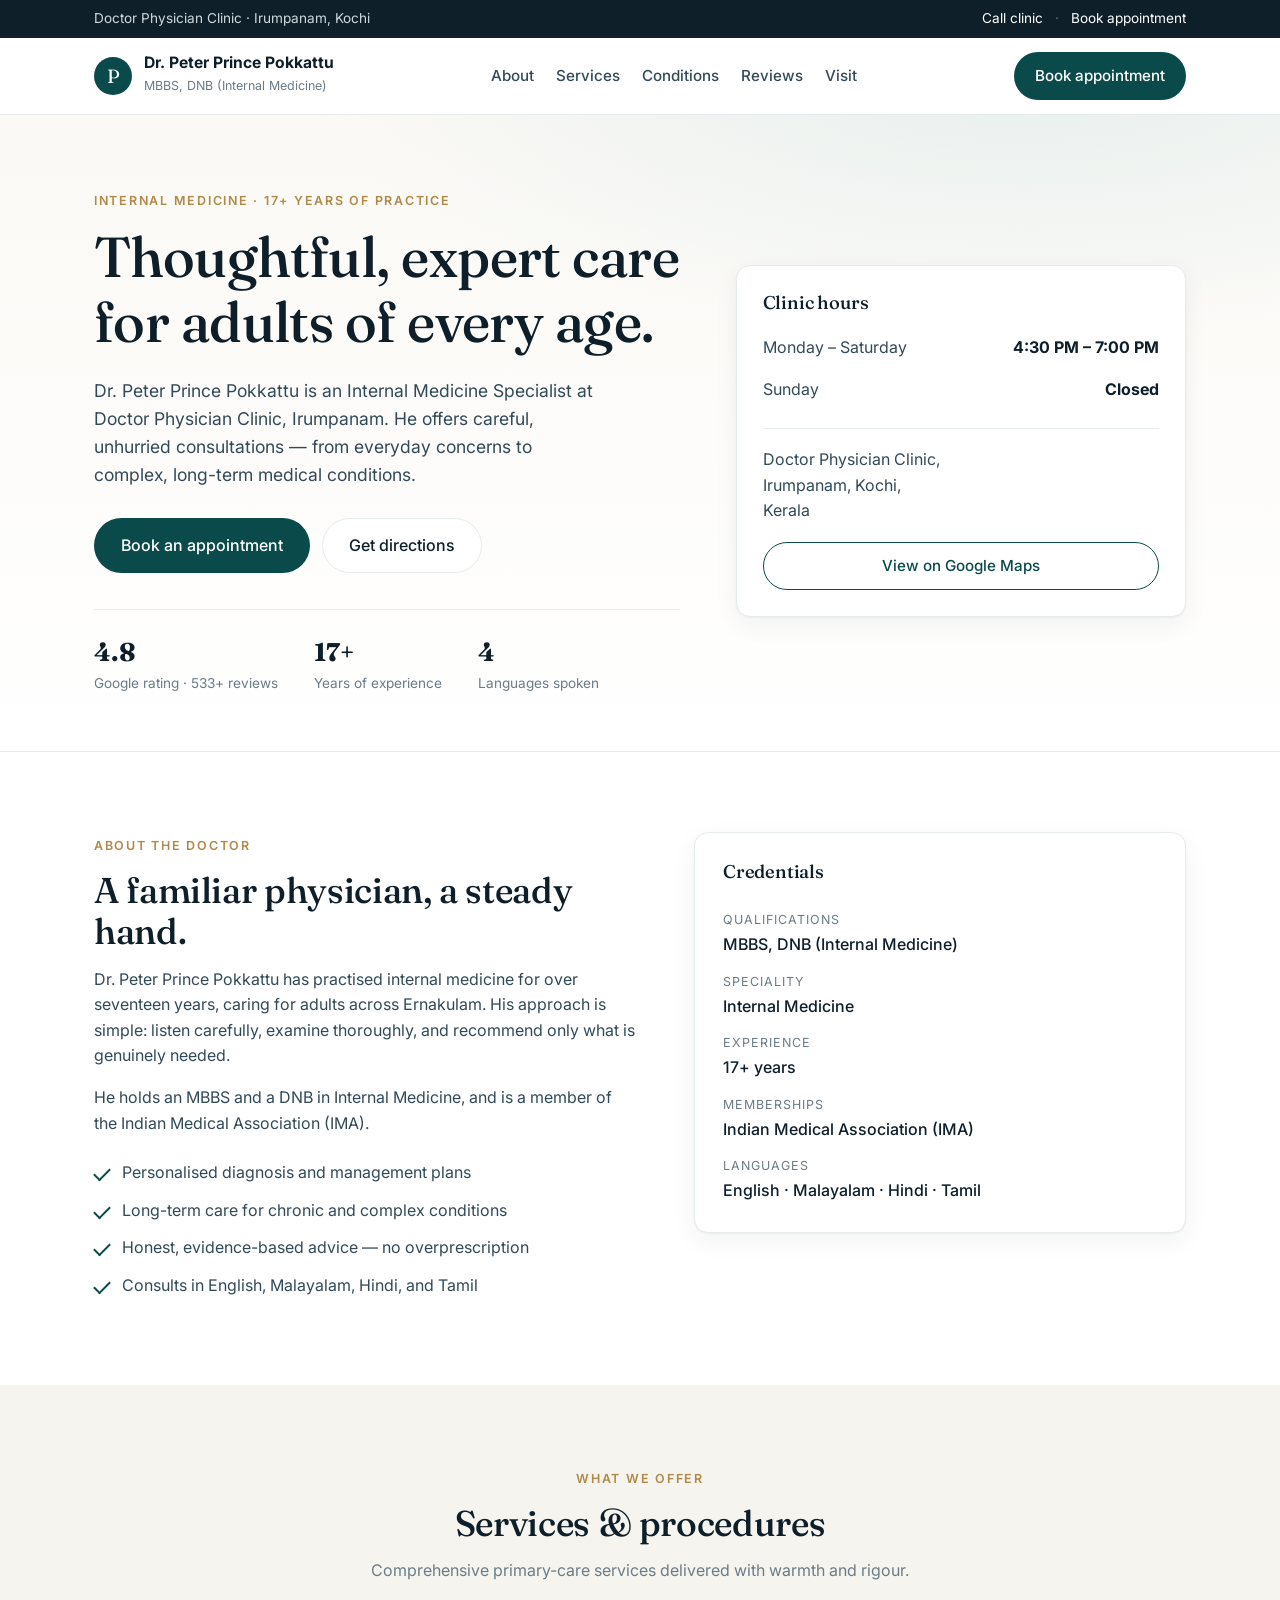
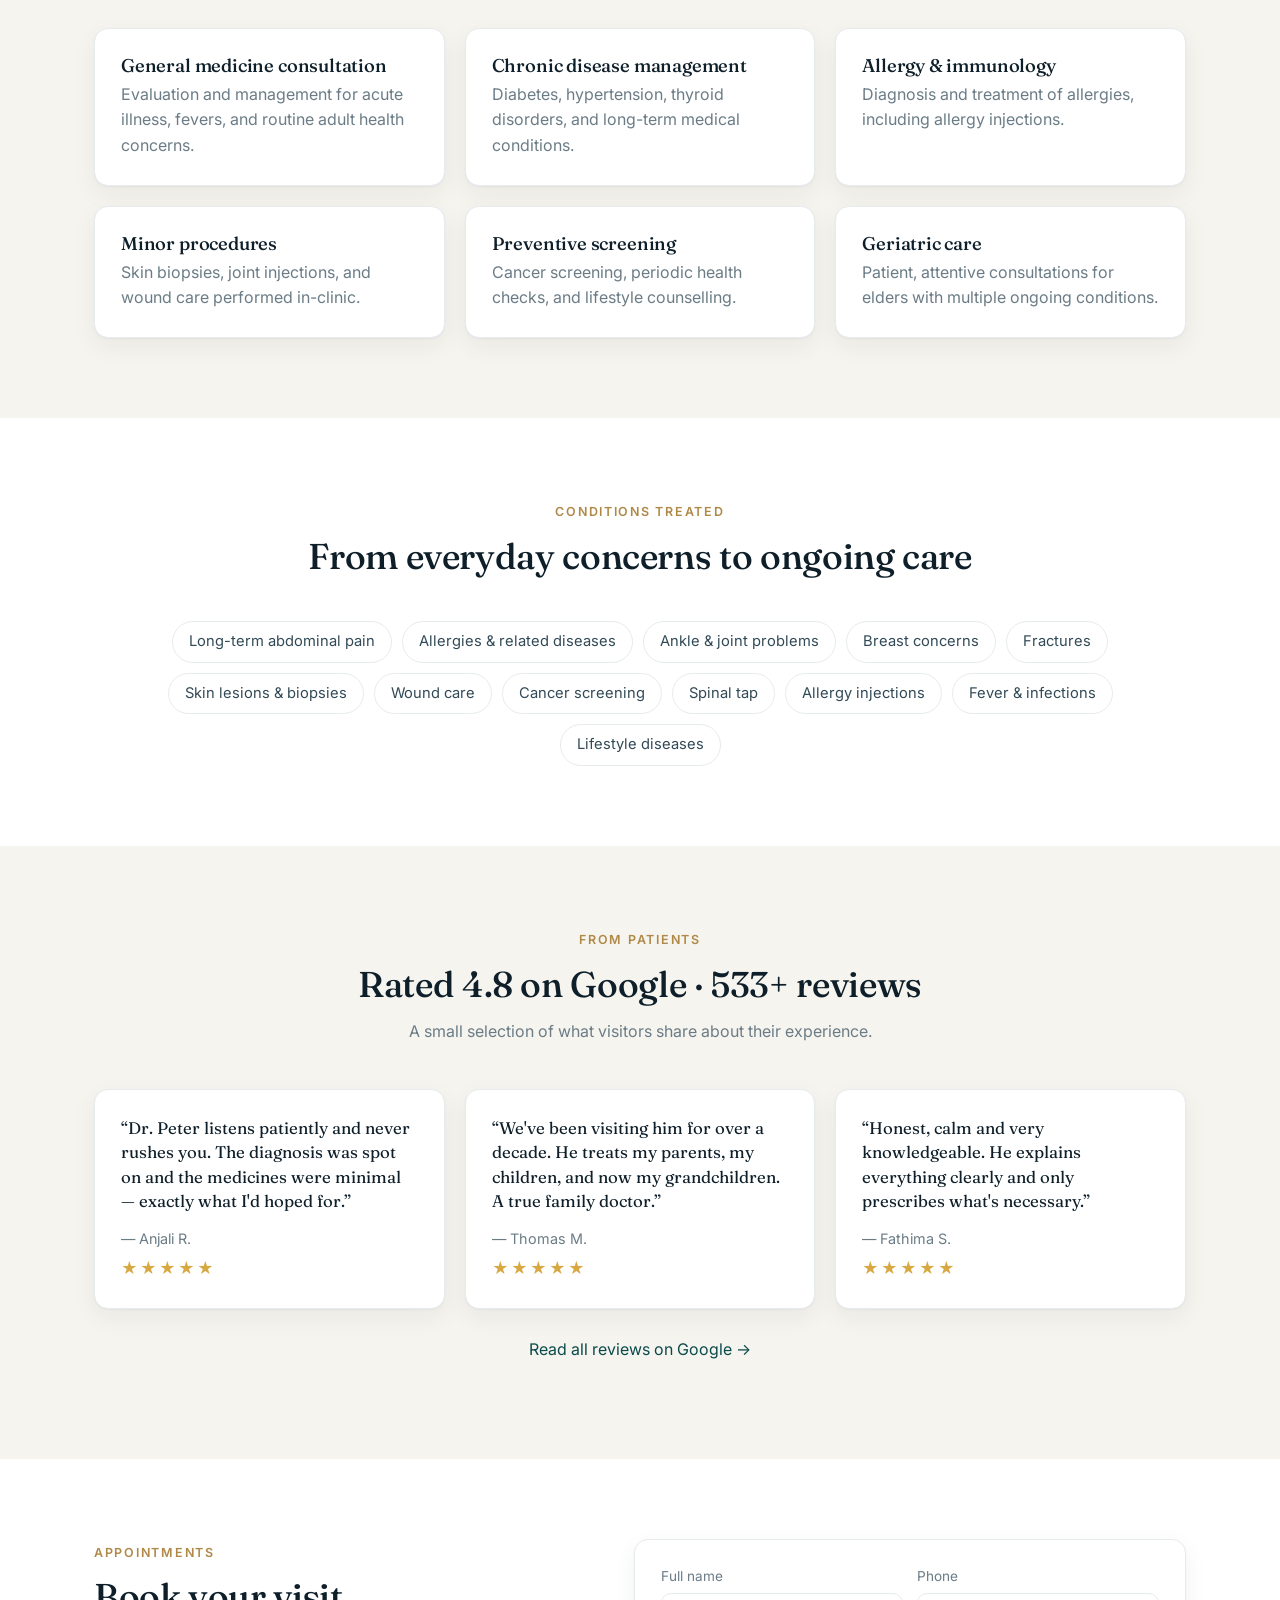
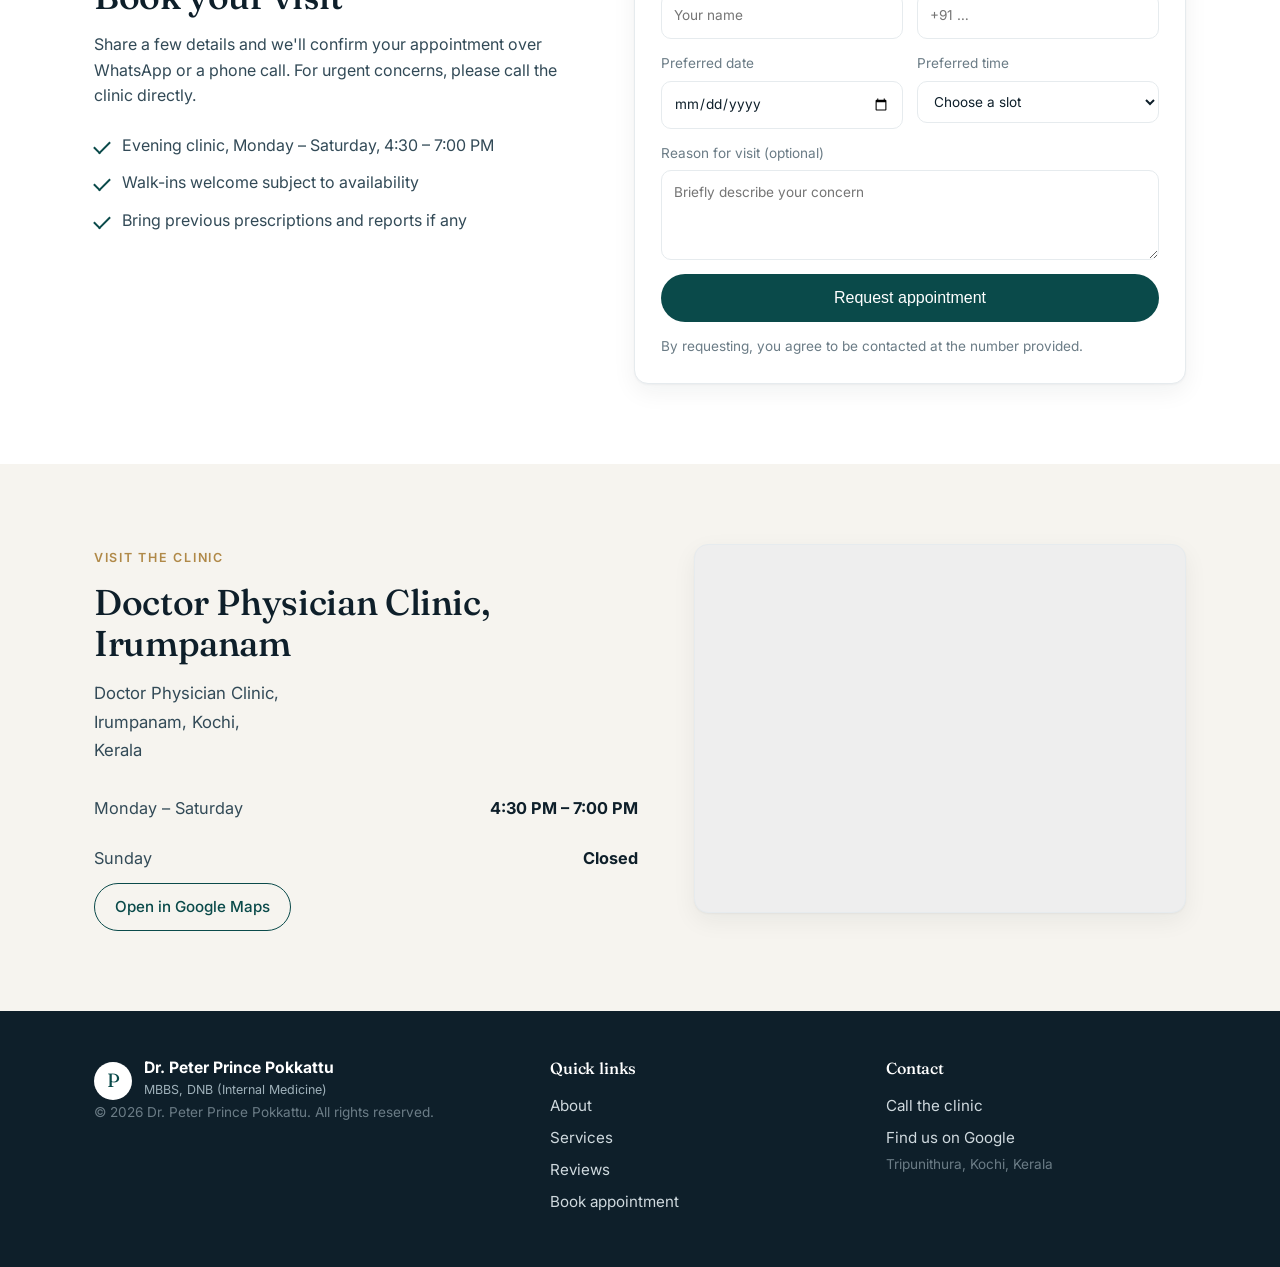
==== index.html @ d49ad037 "Initial commit" ====
<!doctype html>
<html lang="en">
<head>
<meta charset="utf-8" />
<meta name="viewport" content="width=device-width,initial-scale=1" />
<title>Dr. Peter Prince Pokkattu — Internal Medicine Specialist, Kochi</title>
<meta name="description" content="Dr. Peter Prince Pokkattu, MBBS, DNB (Internal Medicine) — Internal Medicine Specialist with 17+ years of experience. Doctor Physician Clinic, Irumpanam, Kochi." />
<link rel="preconnect" href="https://fonts.googleapis.com" />
<link rel="preconnect" href="https://fonts.gstatic.com" crossorigin />
<link href="https://fonts.googleapis.com/css2?family=Fraunces:wght@400;500;600&family=Inter:wght@400;500;600&display=swap" rel="stylesheet" />
<link rel="stylesheet" href="styles.css" />
</head>
<body>

<div class="topbar">
  <div class="container topbar-inner">
    <span>Doctor Physician Clinic · Irumpanam, Kochi</span>
    <span class="topbar-right">
      <a href="tel:+919447000000">Call clinic</a>
      <span class="dot">·</span>
      <a href="#book">Book appointment</a>
    </span>
  </div>
</div>

<header class="nav">
  <div class="container nav-inner">
    <a href="#" class="brand">
      <span class="brand-mark">P</span>
      <span class="brand-text">
        <strong>Dr. Peter Prince Pokkattu</strong>
        <small>MBBS, DNB (Internal Medicine)</small>
      </span>
    </a>
    <nav>
      <a href="#about">About</a>
      <a href="#services">Services</a>
      <a href="#conditions">Conditions</a>
      <a href="#reviews">Reviews</a>
      <a href="#visit">Visit</a>
    </nav>
    <a href="#book" class="btn btn-primary">Book appointment</a>
  </div>
</header>

<section class="hero">
  <div class="container hero-inner">
    <div class="hero-copy">
      <span class="eyebrow">Internal Medicine · 17+ years of practice</span>
      <h1>Thoughtful, expert care<br/>for adults of every age.</h1>
      <p class="lead">
        Dr. Peter Prince Pokkattu is an Internal Medicine Specialist at
        Doctor Physician Clinic, Irumpanam. He offers careful, unhurried
        consultations — from everyday concerns to complex, long-term
        medical conditions.
      </p>
      <div class="hero-ctas">
        <a href="#book" class="btn btn-primary btn-lg">Book an appointment</a>
        <a href="#visit" class="btn btn-ghost btn-lg">Get directions</a>
      </div>
      <div class="hero-meta">
        <div><strong>4.8</strong><span>Google rating · 533+ reviews</span></div>
        <div><strong>17+</strong><span>Years of experience</span></div>
        <div><strong>4</strong><span>Languages spoken</span></div>
      </div>
    </div>
    <aside class="hero-card">
      <h3>Clinic hours</h3>
      <ul class="hours">
        <li><span>Monday – Saturday</span><b>4:30 PM – 7:00 PM</b></li>
        <li><span>Sunday</span><b>Closed</b></li>
      </ul>
      <hr/>
      <p class="addr">
        Doctor Physician Clinic,<br/>
        Irumpanam, Kochi,<br/>
        Kerala
      </p>
      <a class="btn btn-outline btn-block" href="https://share.google/ayq10e8a9VhOZSIS5" target="_blank" rel="noopener">View on Google Maps</a>
    </aside>
  </div>
</section>

<section id="about" class="section">
  <div class="container two-col">
    <div>
      <span class="eyebrow">About the doctor</span>
      <h2>A familiar physician, a steady hand.</h2>
      <p>
        Dr. Peter Prince Pokkattu has practised internal medicine for over
        seventeen years, caring for adults across Ernakulam. His approach
        is simple: listen carefully, examine thoroughly, and recommend
        only what is genuinely needed.
      </p>
      <p>
        He holds an MBBS and a DNB in Internal Medicine, and is a member
        of the Indian Medical Association (IMA).
      </p>
      <ul class="checks">
        <li>Personalised diagnosis and management plans</li>
        <li>Long-term care for chronic and complex conditions</li>
        <li>Honest, evidence-based advice — no overprescription</li>
        <li>Consults in English, Malayalam, Hindi, and Tamil</li>
      </ul>
    </div>
    <div class="credentials">
      <h3>Credentials</h3>
      <dl>
        <dt>Qualifications</dt><dd>MBBS, DNB (Internal Medicine)</dd>
        <dt>Speciality</dt><dd>Internal Medicine</dd>
        <dt>Experience</dt><dd>17+ years</dd>
        <dt>Memberships</dt><dd>Indian Medical Association (IMA)</dd>
        <dt>Languages</dt><dd>English · Malayalam · Hindi · Tamil</dd>
      </dl>
    </div>
  </div>
</section>

<section id="services" class="section section-soft">
  <div class="container">
    <div class="section-head">
      <span class="eyebrow">What we offer</span>
      <h2>Services & procedures</h2>
      <p>Comprehensive primary-care services delivered with warmth and rigour.</p>
    </div>
    <div class="grid grid-3">
      <article class="card">
        <h3>General medicine consultation</h3>
        <p>Evaluation and management for acute illness, fevers, and routine adult health concerns.</p>
      </article>
      <article class="card">
        <h3>Chronic disease management</h3>
        <p>Diabetes, hypertension, thyroid disorders, and long-term medical conditions.</p>
      </article>
      <article class="card">
        <h3>Allergy & immunology</h3>
        <p>Diagnosis and treatment of allergies, including allergy injections.</p>
      </article>
      <article class="card">
        <h3>Minor procedures</h3>
        <p>Skin biopsies, joint injections, and wound care performed in-clinic.</p>
      </article>
      <article class="card">
        <h3>Preventive screening</h3>
        <p>Cancer screening, periodic health checks, and lifestyle counselling.</p>
      </article>
      <article class="card">
        <h3>Geriatric care</h3>
        <p>Patient, attentive consultations for elders with multiple ongoing conditions.</p>
      </article>
    </div>
  </div>
</section>

<section id="conditions" class="section">
  <div class="container">
    <div class="section-head">
      <span class="eyebrow">Conditions treated</span>
      <h2>From everyday concerns to ongoing care</h2>
    </div>
    <ul class="tags">
      <li>Long-term abdominal pain</li>
      <li>Allergies & related diseases</li>
      <li>Ankle & joint problems</li>
      <li>Breast concerns</li>
      <li>Fractures</li>
      <li>Skin lesions & biopsies</li>
      <li>Wound care</li>
      <li>Cancer screening</li>
      <li>Spinal tap</li>
      <li>Allergy injections</li>
      <li>Fever & infections</li>
      <li>Lifestyle diseases</li>
    </ul>
  </div>
</section>

<section id="reviews" class="section section-soft">
  <div class="container">
    <div class="section-head">
      <span class="eyebrow">From patients</span>
      <h2>Rated 4.8 on Google · 533+ reviews</h2>
      <p>A small selection of what visitors share about their experience.</p>
    </div>
    <div class="grid grid-3 reviews">
      <figure class="quote">
        <blockquote>“Dr. Peter listens patiently and never rushes you. The diagnosis was spot on and the medicines were minimal — exactly what I'd hoped for.”</blockquote>
        <figcaption>— Anjali R.</figcaption>
        <div class="stars" aria-label="5 out of 5">★★★★★</div>
      </figure>
      <figure class="quote">
        <blockquote>“We've been visiting him for over a decade. He treats my parents, my children, and now my grandchildren. A true family doctor.”</blockquote>
        <figcaption>— Thomas M.</figcaption>
        <div class="stars" aria-label="5 out of 5">★★★★★</div>
      </figure>
      <figure class="quote">
        <blockquote>“Honest, calm and very knowledgeable. He explains everything clearly and only prescribes what's necessary.”</blockquote>
        <figcaption>— Fathima S.</figcaption>
        <div class="stars" aria-label="5 out of 5">★★★★★</div>
      </figure>
    </div>
    <p class="muted center">
      <a href="https://share.google/ayq10e8a9VhOZSIS5" target="_blank" rel="noopener">Read all reviews on Google →</a>
    </p>
  </div>
</section>

<section id="book" class="section book">
  <div class="container two-col">
    <div>
      <span class="eyebrow">Appointments</span>
      <h2>Book your visit</h2>
      <p>
        Share a few details and we'll confirm your appointment over WhatsApp
        or a phone call. For urgent concerns, please call the clinic directly.
      </p>
      <ul class="checks">
        <li>Evening clinic, Monday – Saturday, 4:30 – 7:00 PM</li>
        <li>Walk-ins welcome subject to availability</li>
        <li>Bring previous prescriptions and reports if any</li>
      </ul>
    </div>
    <form class="card form" id="book-form" novalidate>
      <div class="row">
        <label>
          Full name
          <input name="name" required placeholder="Your name" />
        </label>
        <label>
          Phone
          <input name="phone" type="tel" required placeholder="+91 …" />
        </label>
      </div>
      <div class="row">
        <label>
          Preferred date
          <input name="date" type="date" required />
        </label>
        <label>
          Preferred time
          <select name="time" required>
            <option value="">Choose a slot</option>
            <option>4:30 – 5:30 PM</option>
            <option>5:30 – 6:15 PM</option>
            <option>6:15 – 7:00 PM</option>
          </select>
        </label>
      </div>
      <label>
        Reason for visit (optional)
        <textarea name="reason" rows="3" placeholder="Briefly describe your concern"></textarea>
      </label>
      <button class="btn btn-primary btn-lg btn-block" type="submit">Request appointment</button>
      <p class="muted small">By requesting, you agree to be contacted at the number provided.</p>
    </form>
  </div>
</section>

<section id="visit" class="section section-soft">
  <div class="container two-col">
    <div>
      <span class="eyebrow">Visit the clinic</span>
      <h2>Doctor Physician Clinic, Irumpanam</h2>
      <p class="addr-lg">
        Doctor Physician Clinic,<br/>
        Irumpanam, Kochi,<br/>
        Kerala
      </p>
      <ul class="hours hours-lg">
        <li><span>Monday – Saturday</span><b>4:30 PM – 7:00 PM</b></li>
        <li><span>Sunday</span><b>Closed</b></li>
      </ul>
      <a class="btn btn-outline" href="https://share.google/ayq10e8a9VhOZSIS5" target="_blank" rel="noopener">Open in Google Maps</a>
    </div>
    <div class="map">
      <iframe
        title="Clinic location map"
        loading="lazy"
        referrerpolicy="no-referrer-when-downgrade"
        src="https://www.google.com/maps?q=Doctor+Physician+Clinic+Dr+Peter+Prince+Pokkattu+Irumpanam+Kochi&output=embed">
      </iframe>
    </div>
  </div>
</section>

<footer class="footer">
  <div class="container footer-inner">
    <div>
      <div class="brand brand-footer">
        <span class="brand-mark">P</span>
        <span class="brand-text">
          <strong>Dr. Peter Prince Pokkattu</strong>
          <small>MBBS, DNB (Internal Medicine)</small>
        </span>
      </div>
      <p class="muted small">
        © <span id="year"></span> Dr. Peter Prince Pokkattu. All rights reserved.
      </p>
    </div>
    <div>
      <h4>Quick links</h4>
      <a href="#about">About</a>
      <a href="#services">Services</a>
      <a href="#reviews">Reviews</a>
      <a href="#book">Book appointment</a>
    </div>
    <div>
      <h4>Contact</h4>
      <a href="tel:+919447000000">Call the clinic</a>
      <a href="https://share.google/ayq10e8a9VhOZSIS5" target="_blank" rel="noopener">Find us on Google</a>
      <p class="muted small">Tripunithura, Kochi, Kerala</p>
    </div>
  </div>
</footer>

<script src="script.js"></script>
</body>
</html>
---- styles.css ----
:root{
  --ink:#0e1f2a;
  --ink-2:#324a57;
  --muted:#6b7c86;
  --line:#e6ebee;
  --bg:#ffffff;
  --soft:#f6f4ef;        /* warm cream */
  --accent:#0a4a4a;      /* deep teal */
  --accent-2:#0f6a63;
  --gold:#b08948;
  --shadow:0 1px 2px rgba(14,31,42,.04), 0 8px 24px rgba(14,31,42,.06);
  --radius:14px;
}

*{box-sizing:border-box}
html,body{margin:0;padding:0}
body{
  font-family:'Inter',system-ui,-apple-system,Segoe UI,Roboto,sans-serif;
  color:var(--ink);
  background:var(--bg);
  line-height:1.6;
  -webkit-font-smoothing:antialiased;
}
img{max-width:100%;display:block}
a{color:var(--accent);text-decoration:none}
a:hover{text-decoration:underline}

h1,h2,h3,h4{
  font-family:'Fraunces',Georgia,serif;
  font-weight:500;
  letter-spacing:-0.01em;
  color:var(--ink);
  margin:0 0 .4em;
  line-height:1.15;
}
h1{font-size:clamp(2.2rem,4.4vw,3.6rem)}
h2{font-size:clamp(1.7rem,2.8vw,2.4rem)}
h3{font-size:1.15rem}
p{margin:0 0 1em;color:var(--ink-2)}

.container{max-width:1140px;margin:0 auto;padding:0 24px}

/* Topbar */
.topbar{background:var(--ink);color:#cfd9de;font-size:.85rem}
.topbar-inner{display:flex;justify-content:space-between;align-items:center;padding:8px 24px}
.topbar a{color:#fff}
.topbar .dot{margin:0 .5rem;color:#56707b}

/* Nav */
.nav{
  position:sticky;top:0;z-index:30;background:rgba(255,255,255,.92);
  backdrop-filter:saturate(160%) blur(10px);
  border-bottom:1px solid var(--line);
}
.nav-inner{display:flex;align-items:center;justify-content:space-between;padding:14px 24px;gap:24px}
.nav nav{display:flex;gap:22px}
.nav nav a{color:var(--ink-2);font-weight:500;font-size:.95rem}
.nav nav a:hover{color:var(--accent);text-decoration:none}

.brand{display:flex;align-items:center;gap:12px;color:var(--ink)}
.brand:hover{text-decoration:none}
.brand-mark{
  width:38px;height:38px;border-radius:50%;
  background:var(--accent);color:#fff;
  display:grid;place-items:center;font-family:'Fraunces',serif;font-size:1.2rem;
}
.brand-text strong{display:block;font-size:.98rem;line-height:1.1}
.brand-text small{color:var(--muted);font-size:.78rem}

/* Buttons */
.btn{
  display:inline-flex;align-items:center;justify-content:center;
  padding:11px 20px;border-radius:999px;font-weight:500;
  border:1px solid transparent;cursor:pointer;font-size:.95rem;
  transition:all .2s ease;
}
.btn-lg{padding:14px 26px;font-size:1rem}
.btn-block{width:100%}
.btn-primary{background:var(--accent);color:#fff}
.btn-primary:hover{background:var(--accent-2);text-decoration:none}
.btn-outline{border-color:var(--accent);color:var(--accent);background:transparent}
.btn-outline:hover{background:var(--accent);color:#fff;text-decoration:none}
.btn-ghost{color:var(--ink);border-color:var(--line);background:#fff}
.btn-ghost:hover{border-color:var(--ink);text-decoration:none}

/* Hero */
.hero{
  background:
    radial-gradient(1200px 500px at 80% -10%, #e7efee 0%, transparent 60%),
    linear-gradient(180deg,#fbf9f5 0%,#ffffff 100%);
  padding:72px 0 56px;
  border-bottom:1px solid var(--line);
}
.hero-inner{display:grid;grid-template-columns:1.3fr 1fr;gap:56px;align-items:center}
.eyebrow{
  display:inline-block;font-size:.78rem;letter-spacing:.14em;
  text-transform:uppercase;color:var(--gold);font-weight:600;margin-bottom:14px;
}
.lead{font-size:1.1rem;max-width:46ch}
.hero-ctas{display:flex;gap:12px;margin:28px 0 36px;flex-wrap:wrap}
.hero-meta{display:flex;gap:36px;border-top:1px solid var(--line);padding-top:22px}
.hero-meta div{display:flex;flex-direction:column}
.hero-meta strong{font-family:'Fraunces',serif;font-size:1.6rem;color:var(--ink)}
.hero-meta span{color:var(--muted);font-size:.85rem}

.hero-card{
  background:#fff;border:1px solid var(--line);border-radius:var(--radius);
  padding:26px;box-shadow:var(--shadow);
}
.hero-card h3{margin-bottom:14px}
.hero-card hr{border:0;border-top:1px solid var(--line);margin:18px 0}
.hours{list-style:none;padding:0;margin:0}
.hours li{display:flex;justify-content:space-between;padding:8px 0;color:var(--ink-2)}
.hours li b{color:var(--ink)}
.hours-lg li{padding:12px 0;font-size:1.02rem}
.addr,.addr-lg{color:var(--ink-2);margin:0 0 18px}
.addr-lg{font-size:1.05rem;line-height:1.7}

/* Sections */
.section{padding:80px 0}
.section-soft{background:var(--soft)}
.section-head{max-width:680px;margin:0 auto 44px;text-align:center}
.section-head p{color:var(--muted)}
.two-col{display:grid;grid-template-columns:1.05fr .95fr;gap:56px;align-items:start}

.checks{list-style:none;padding:0;margin:18px 0 0}
.checks li{padding:6px 0 6px 28px;position:relative;color:var(--ink-2)}
.checks li:before{
  content:"";position:absolute;left:0;top:14px;width:14px;height:7px;
  border-left:2px solid var(--accent);border-bottom:2px solid var(--accent);
  transform:rotate(-45deg);
}

.credentials{
  background:#fff;border:1px solid var(--line);border-radius:var(--radius);
  padding:28px;box-shadow:var(--shadow);
}
.credentials h3{margin-bottom:14px}
.credentials dl{margin:0;display:grid;grid-template-columns:1fr;gap:0}
.credentials dt{font-size:.78rem;letter-spacing:.08em;text-transform:uppercase;color:var(--muted);margin-top:14px}
.credentials dd{margin:2px 0 0;color:var(--ink);font-weight:500}

/* Cards & grid */
.grid{display:grid;gap:20px}
.grid-3{grid-template-columns:repeat(3,1fr)}
.card{
  background:#fff;border:1px solid var(--line);border-radius:var(--radius);
  padding:26px;box-shadow:var(--shadow);
}
.card h3{margin-bottom:6px}
.card p{margin:0;color:var(--muted)}

/* Tags */
.tags{list-style:none;padding:0;margin:0;display:flex;flex-wrap:wrap;gap:10px;justify-content:center}
.tags li{
  background:#fff;border:1px solid var(--line);border-radius:999px;
  padding:8px 16px;color:var(--ink-2);font-size:.92rem;
}

/* Reviews */
.reviews .quote{
  background:#fff;border:1px solid var(--line);border-radius:var(--radius);
  padding:26px;margin:0;box-shadow:var(--shadow);
}
.reviews blockquote{margin:0;font-family:'Fraunces',serif;font-size:1.05rem;color:var(--ink);line-height:1.45}
.reviews figcaption{margin-top:14px;color:var(--muted);font-size:.9rem}
.stars{color:#d8a942;margin-top:6px;letter-spacing:2px}
.center{text-align:center;margin-top:28px}
.muted{color:var(--muted)}
.small{font-size:.85rem}

/* Form */
.form{display:flex;flex-direction:column;gap:14px}
.form .row{display:grid;grid-template-columns:1fr 1fr;gap:14px}
.form label{display:flex;flex-direction:column;font-size:.85rem;color:var(--muted);gap:6px}
.form input,.form select,.form textarea{
  font:inherit;color:var(--ink);
  border:1px solid var(--line);border-radius:10px;
  padding:11px 12px;background:#fff;outline:none;
  transition:border .15s ease, box-shadow .15s ease;
}
.form input:focus,.form select:focus,.form textarea:focus{
  border-color:var(--accent);box-shadow:0 0 0 3px rgba(10,74,74,.12)
}

/* Map */
.map{
  border-radius:var(--radius);overflow:hidden;
  border:1px solid var(--line);box-shadow:var(--shadow);
  aspect-ratio:4/3;background:#eee;
}
.map iframe{width:100%;height:100%;border:0;display:block}

/* Footer */
.footer{background:var(--ink);color:#cfd9de;padding:48px 0}
.footer-inner{display:grid;grid-template-columns:1.4fr 1fr 1fr;gap:36px}
.footer h4{color:#fff;margin-bottom:12px;font-size:1rem}
.footer a{display:block;color:#cfd9de;padding:4px 0;font-size:.95rem}
.footer a:hover{color:#fff}
.brand-footer .brand-mark{background:#fff;color:var(--accent)}
.brand-footer strong{color:#fff}
.brand-footer small{color:#9fb1ba}

/* Responsive */
@media (max-width:900px){
  .hero-inner,.two-col{grid-template-columns:1fr;gap:36px}
  .grid-3{grid-template-columns:1fr 1fr}
  .nav nav{display:none}
  .footer-inner{grid-template-columns:1fr 1fr}
  .hero-meta{gap:24px;flex-wrap:wrap}
}
@media (max-width:560px){
  .grid-3{grid-template-columns:1fr}
  .form .row{grid-template-columns:1fr}
  .footer-inner{grid-template-columns:1fr}
  .section{padding:56px 0}
  .hero{padding:48px 0}
}
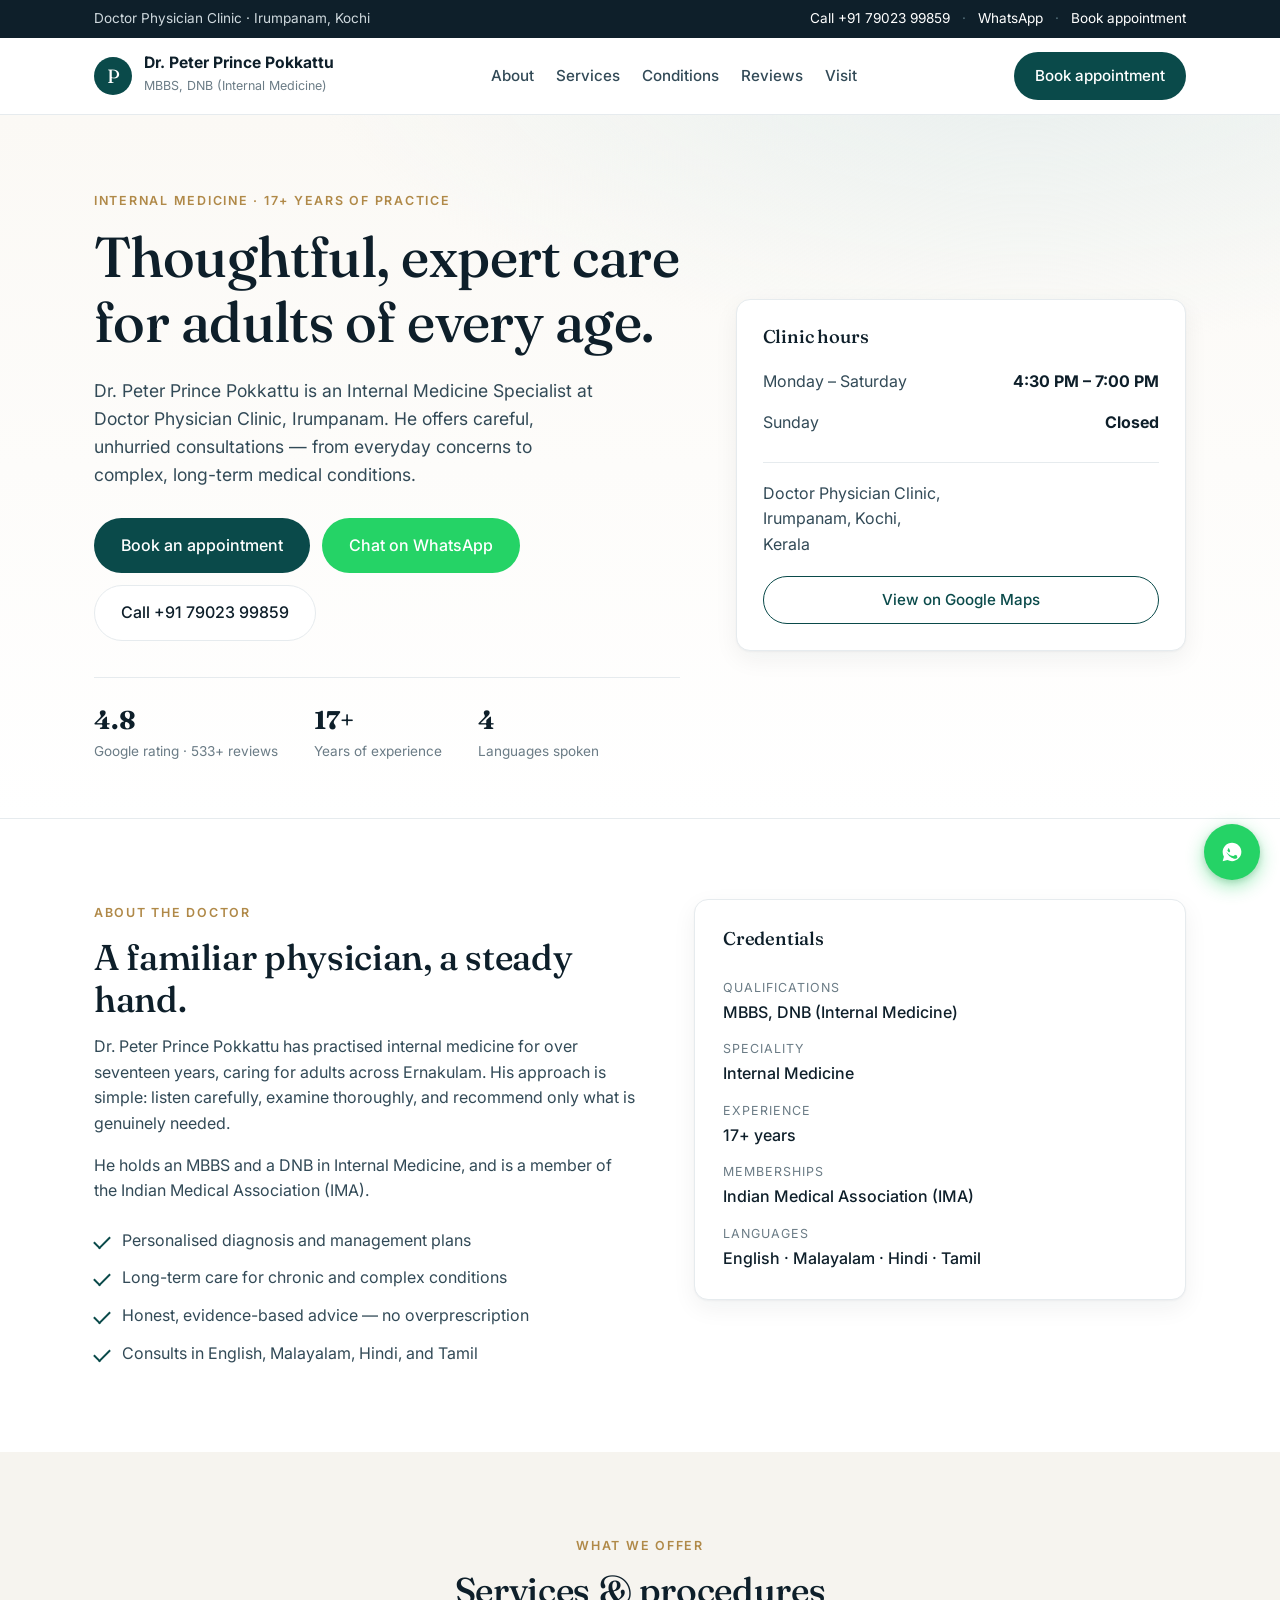
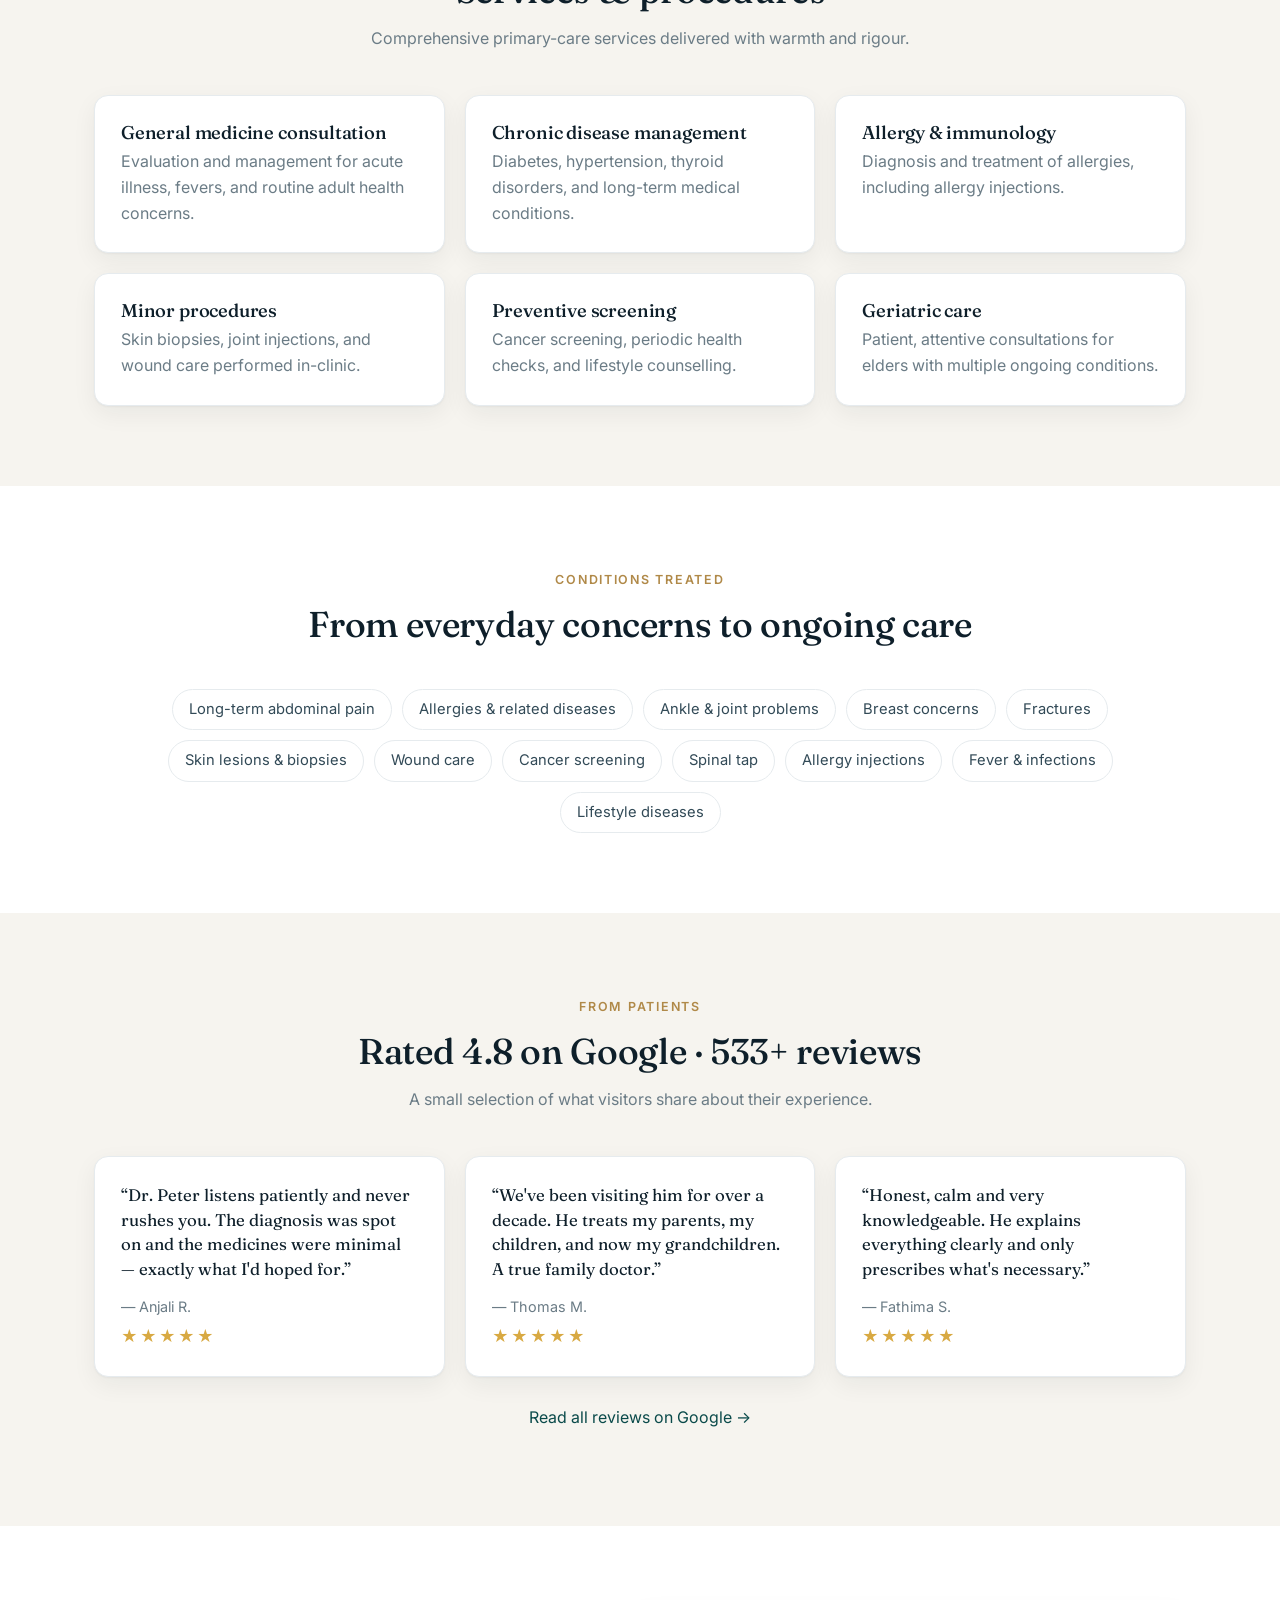
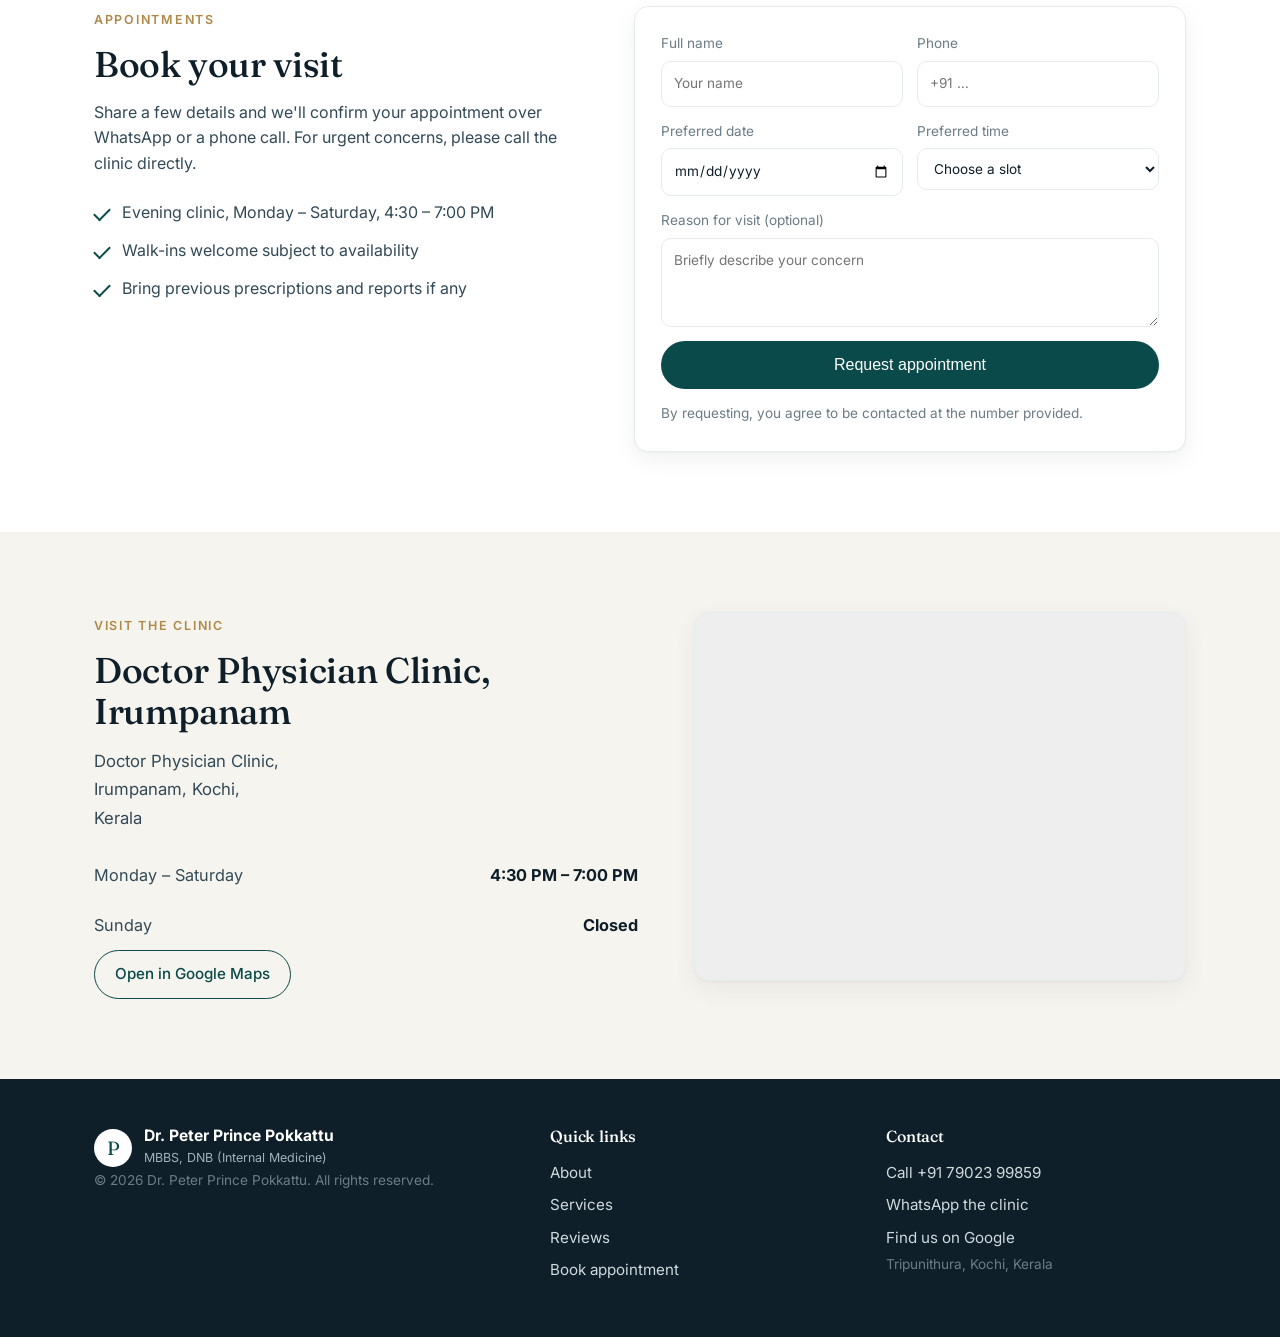
==== commit c129ddc9: "Add WhatsApp + phone CTAs with prefilled appointment template" ====
--- a/index.html
+++ b/index.html
@@ -16,7 +16,9 @@
   <div class="container topbar-inner">
     <span>Doctor Physician Clinic · Irumpanam, Kochi</span>
     <span class="topbar-right">
-      <a href="tel:+919447000000">Call clinic</a>
+      <a href="tel:+917902399859">Call +91 79023 99859</a>
+      <span class="dot">·</span>
+      <a href="https://wa.me/917902399859?text=Hello%20Dr.%20Peter%2C%20I%27d%20like%20to%20book%20a%20consultation." target="_blank" rel="noopener">WhatsApp</a>
       <span class="dot">·</span>
       <a href="#book">Book appointment</a>
     </span>
@@ -56,7 +58,8 @@
       </p>
       <div class="hero-ctas">
         <a href="#book" class="btn btn-primary btn-lg">Book an appointment</a>
-        <a href="#visit" class="btn btn-ghost btn-lg">Get directions</a>
+        <a href="https://wa.me/917902399859?text=Hello%20Dr.%20Peter%2C%20I%27d%20like%20to%20book%20a%20consultation." target="_blank" rel="noopener" class="btn btn-whatsapp btn-lg">Chat on WhatsApp</a>
+        <a href="tel:+917902399859" class="btn btn-ghost btn-lg">Call +91 79023 99859</a>
       </div>
       <div class="hero-meta">
         <div><strong>4.8</strong><span>Google rating · 533+ reviews</span></div>
@@ -306,12 +309,20 @@
     </div>
     <div>
       <h4>Contact</h4>
-      <a href="tel:+919447000000">Call the clinic</a>
+      <a href="tel:+917902399859">Call +91 79023 99859</a>
+      <a href="https://wa.me/917902399859?text=Hello%20Dr.%20Peter%2C%20I%27d%20like%20to%20book%20a%20consultation." target="_blank" rel="noopener">WhatsApp the clinic</a>
       <a href="https://share.google/ayq10e8a9VhOZSIS5" target="_blank" rel="noopener">Find us on Google</a>
       <p class="muted small">Tripunithura, Kochi, Kerala</p>
     </div>
   </div>
 </footer>
+
+<a href="https://wa.me/917902399859?text=Hello%20Dr.%20Peter%2C%20I%27d%20like%20to%20book%20a%20consultation.%0A%0AName%3A%20%0AAge%3A%20%0AConcern%2FIllness%3A%20%0APreferred%20date%3A%20%0APreferred%20time%3A%20"
+   class="wa-fab" target="_blank" rel="noopener" aria-label="Chat with the clinic on WhatsApp">
+  <svg viewBox="0 0 32 32" width="28" height="28" aria-hidden="true">
+    <path fill="#fff" d="M19.11 17.36c-.3-.15-1.76-.87-2.03-.97-.27-.1-.47-.15-.66.15-.2.3-.76.97-.93 1.17-.17.2-.34.22-.64.07-.3-.15-1.27-.47-2.42-1.49-.9-.8-1.5-1.79-1.67-2.09-.17-.3-.02-.46.13-.61.13-.13.3-.34.45-.51.15-.17.2-.3.3-.5.1-.2.05-.37-.02-.52-.07-.15-.66-1.59-.9-2.18-.24-.57-.48-.5-.66-.51l-.56-.01c-.2 0-.52.07-.79.37-.27.3-1.03 1.01-1.03 2.46 0 1.45 1.06 2.85 1.21 3.05.15.2 2.08 3.18 5.04 4.46.7.3 1.25.48 1.67.62.7.22 1.34.19 1.84.12.56-.08 1.76-.72 2-1.41.25-.7.25-1.29.18-1.41-.07-.12-.27-.2-.57-.34zM16.02 5.33c-5.9 0-10.7 4.8-10.7 10.7 0 1.88.49 3.72 1.43 5.34L5.33 26.67l5.5-1.43c1.56.85 3.32 1.3 5.18 1.3h.01c5.9 0 10.7-4.8 10.7-10.7s-4.8-10.5-10.7-10.5zm6.21 16.92c-.27.74-1.55 1.42-2.16 1.51-.55.08-1.24.12-2.01-.13-.46-.15-1.06-.34-1.82-.67-3.21-1.39-5.31-4.62-5.47-4.83-.16-.21-1.32-1.75-1.32-3.34 0-1.59.84-2.37 1.13-2.69.3-.32.65-.4.87-.4l.62.01c.2 0 .47-.08.73.55.28.66.94 2.27 1.02 2.43.08.16.13.34.03.55-.1.21-.16.34-.31.52-.16.18-.33.4-.47.54-.16.16-.32.33-.14.65.18.32.81 1.34 1.74 2.17 1.2 1.07 2.21 1.4 2.53 1.56.32.16.51.13.7-.08.18-.21.8-.93.99-1.25.18-.32.37-.27.62-.16.25.11 1.6.75 1.87.89.27.13.45.2.51.31.07.11.07.66-.16 1.36z"/>
+  </svg>
+</a>
 
 <script src="script.js"></script>
 </body>
--- a/styles.css
+++ b/styles.css
@@ -82,6 +82,18 @@
 .btn-outline:hover{background:var(--accent);color:#fff;text-decoration:none}
 .btn-ghost{color:var(--ink);border-color:var(--line);background:#fff}
 .btn-ghost:hover{border-color:var(--ink);text-decoration:none}
+.btn-whatsapp{background:#25D366;color:#fff}
+.btn-whatsapp:hover{background:#1ebe57;text-decoration:none;color:#fff}
+
+/* Floating WhatsApp action */
+.wa-fab{
+  position:fixed;right:20px;bottom:20px;z-index:50;
+  width:56px;height:56px;border-radius:50%;
+  background:#25D366;display:grid;place-items:center;
+  box-shadow:0 6px 18px rgba(37,211,102,.45),0 2px 6px rgba(0,0,0,.15);
+  transition:transform .2s ease, box-shadow .2s ease;
+}
+.wa-fab:hover{transform:scale(1.06);text-decoration:none;box-shadow:0 8px 22px rgba(37,211,102,.55)}
 
 /* Hero */
 .hero{
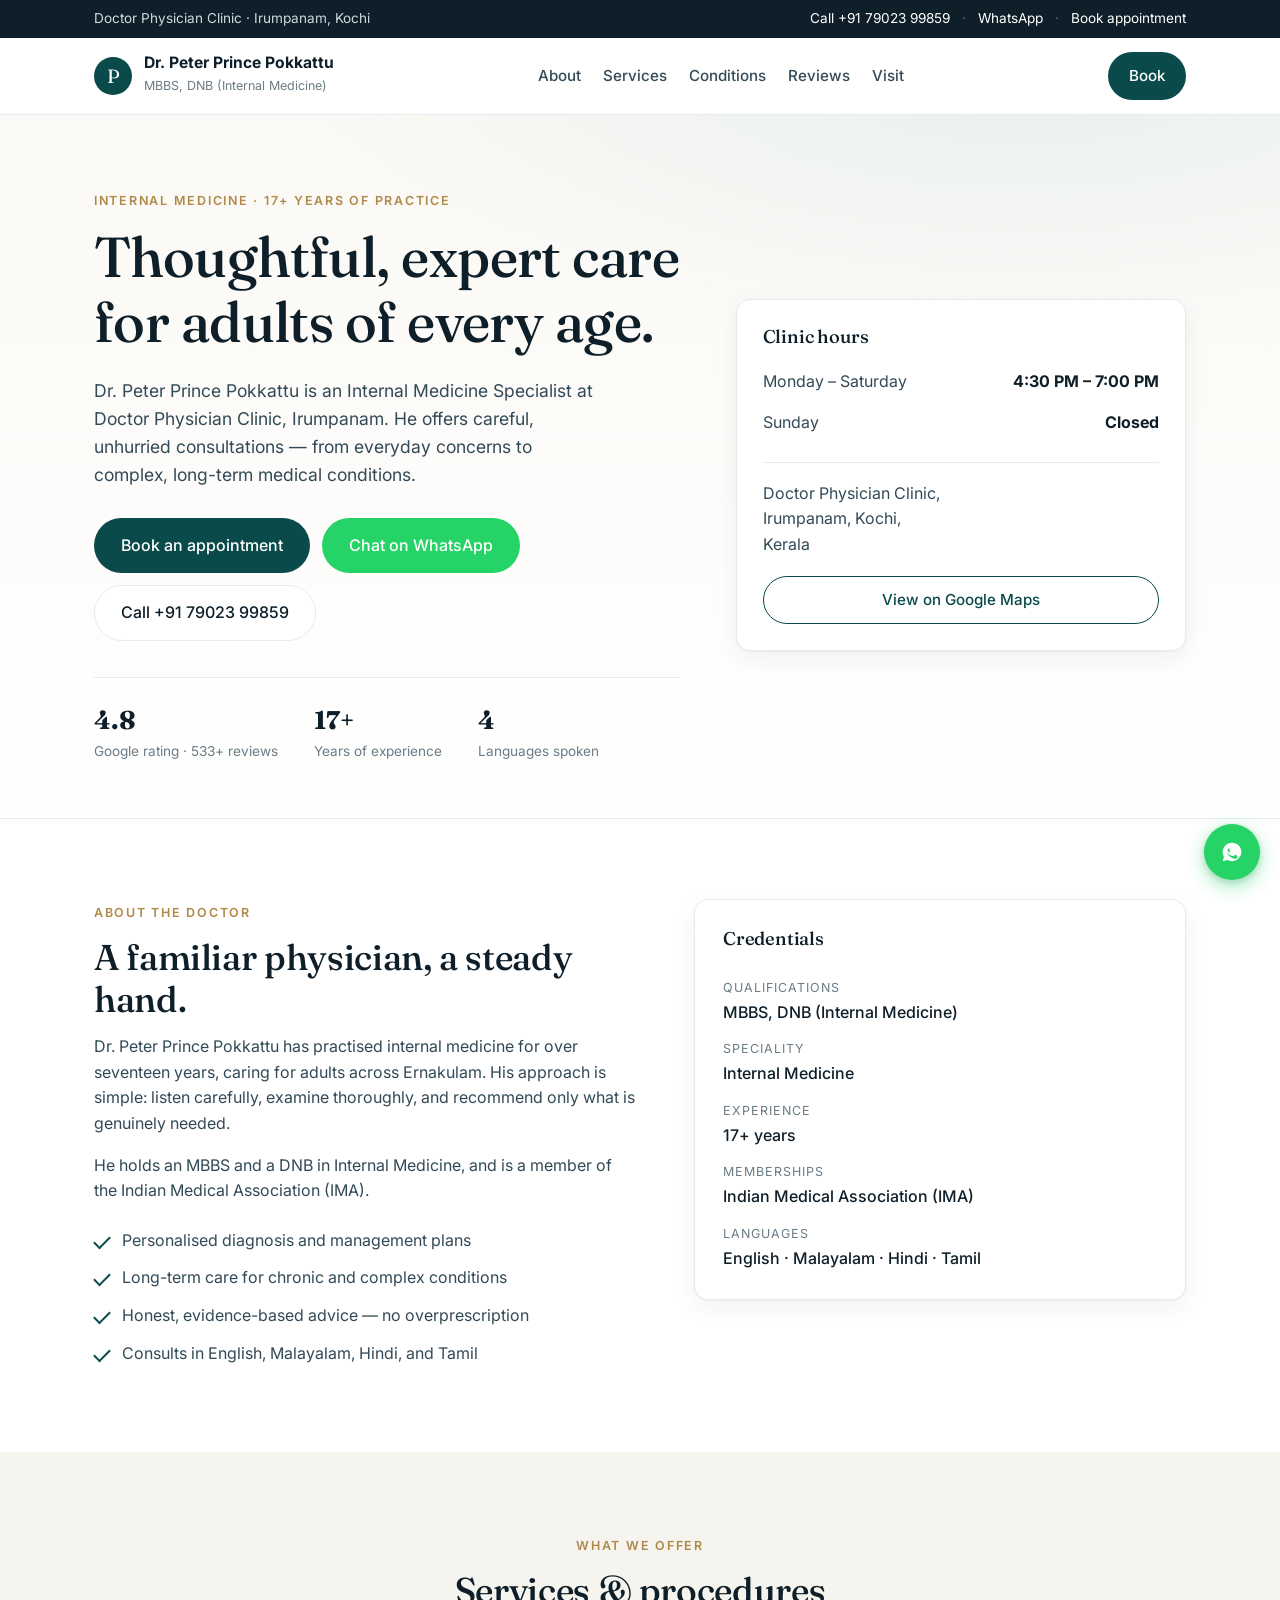
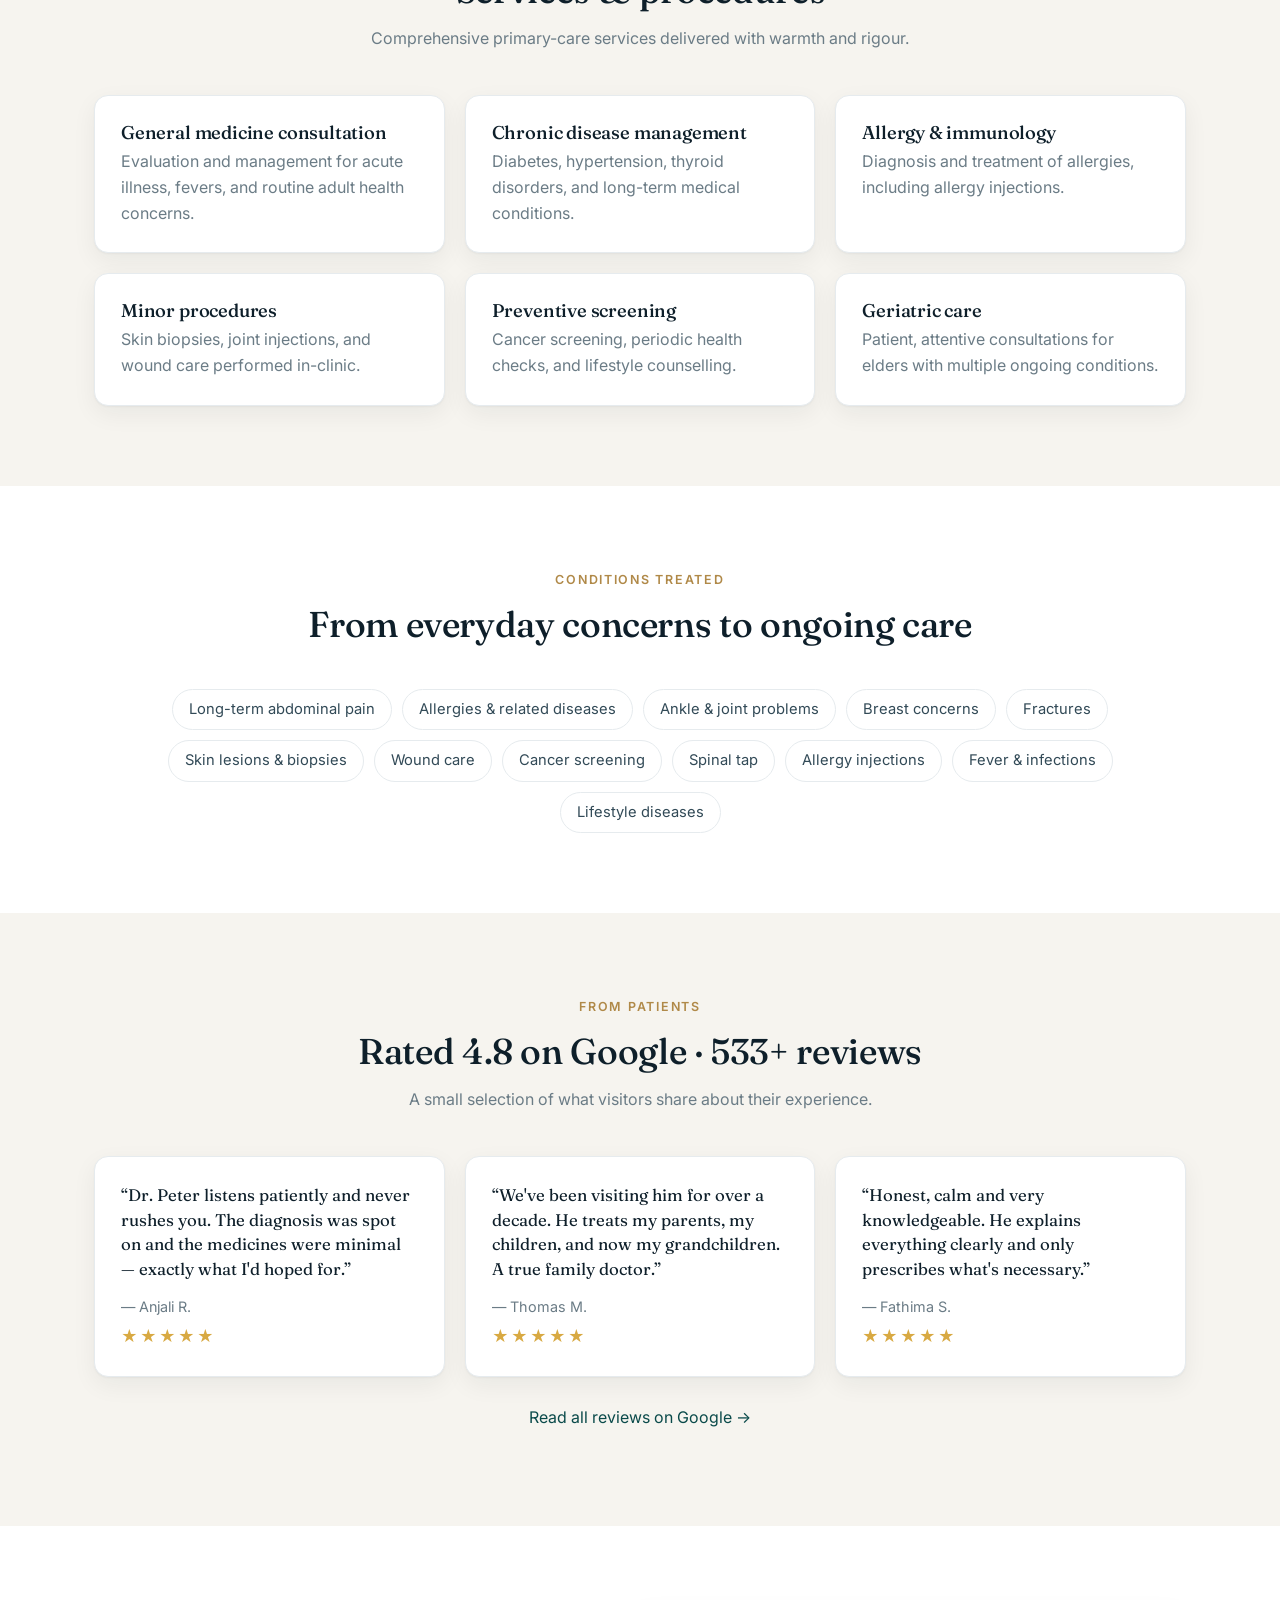
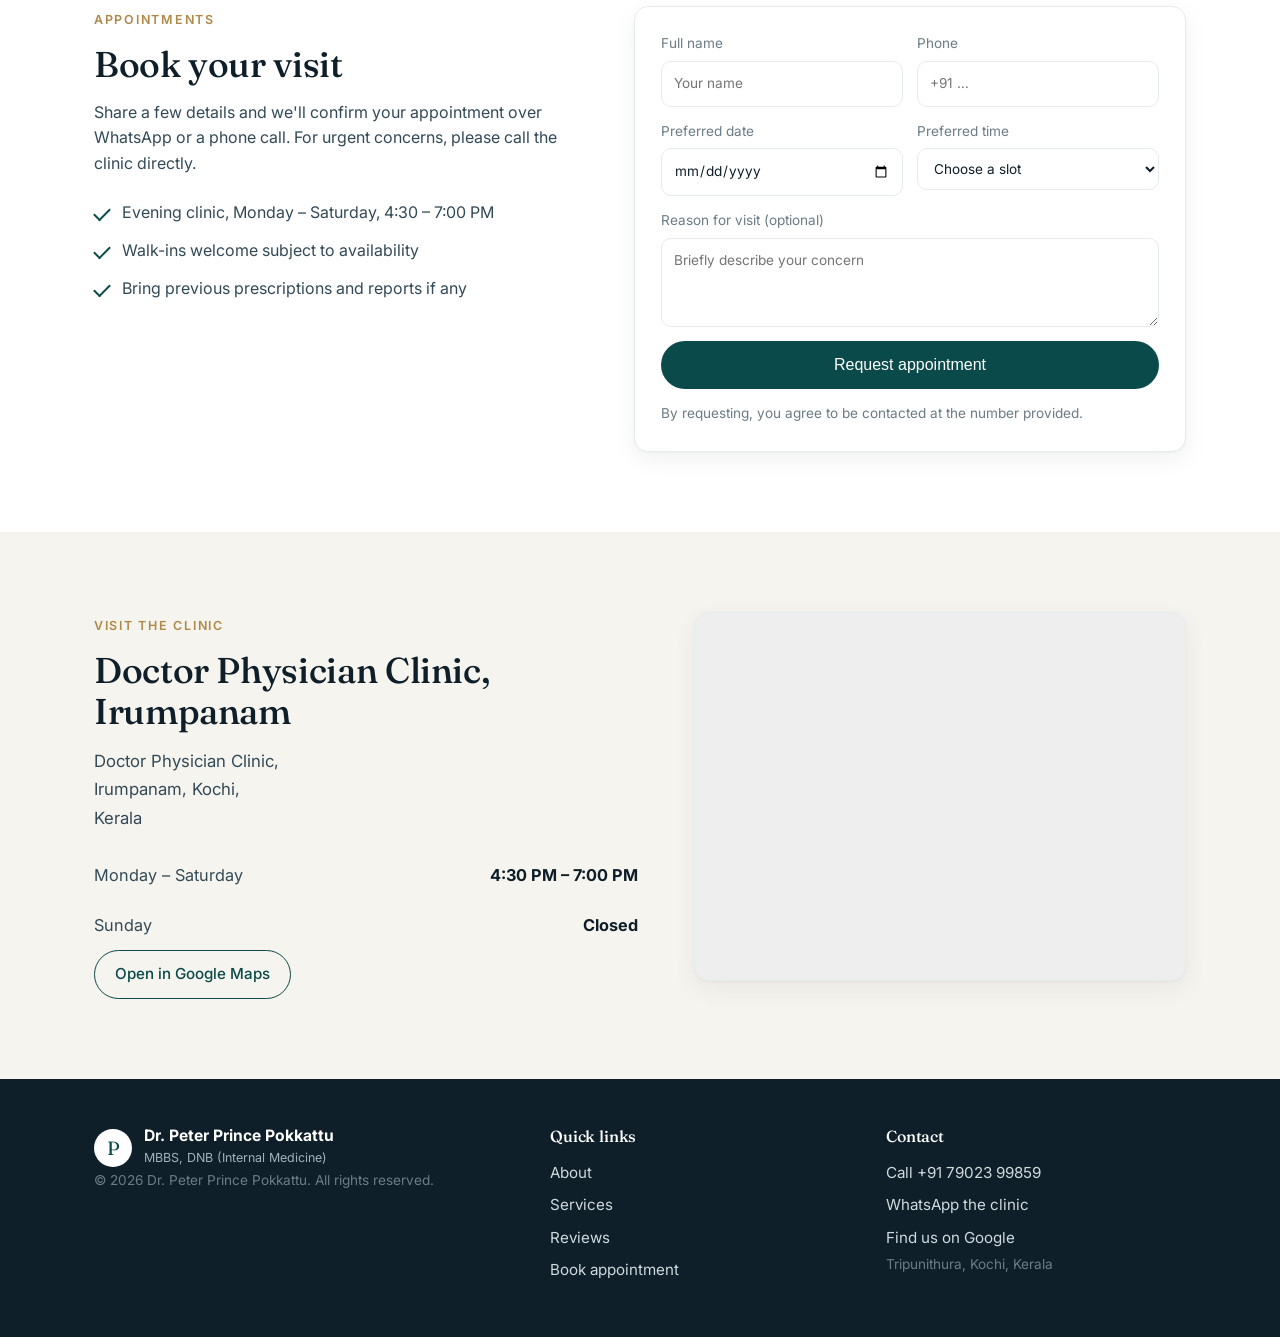
==== commit 0b712776: "Mobile: hamburger menu, tidy topbar, tighter spacing" ====
--- a/index.html
+++ b/index.html
@@ -34,14 +34,17 @@
         <small>MBBS, DNB (Internal Medicine)</small>
       </span>
     </a>
-    <nav>
+    <nav id="primary-nav">
       <a href="#about">About</a>
       <a href="#services">Services</a>
       <a href="#conditions">Conditions</a>
       <a href="#reviews">Reviews</a>
       <a href="#visit">Visit</a>
     </nav>
-    <a href="#book" class="btn btn-primary">Book appointment</a>
+    <a href="#book" class="btn btn-primary nav-cta">Book</a>
+    <button class="nav-toggle" id="nav-toggle" aria-label="Open menu" aria-expanded="false" aria-controls="primary-nav">
+      <span></span><span></span><span></span>
+    </button>
   </div>
 </header>
 
--- a/styles.css
+++ b/styles.css
@@ -57,6 +57,20 @@
 .nav nav a{color:var(--ink-2);font-weight:500;font-size:.95rem}
 .nav nav a:hover{color:var(--accent);text-decoration:none}
 
+/* Hamburger toggle (hidden on desktop) */
+.nav-toggle{
+  display:none;background:transparent;border:0;cursor:pointer;
+  width:42px;height:42px;padding:0;flex-direction:column;
+  justify-content:center;align-items:center;gap:5px;
+}
+.nav-toggle span{
+  display:block;width:22px;height:2px;background:var(--ink);
+  border-radius:2px;transition:transform .25s ease, opacity .2s ease;
+}
+.nav-toggle[aria-expanded="true"] span:nth-child(1){transform:translateY(7px) rotate(45deg)}
+.nav-toggle[aria-expanded="true"] span:nth-child(2){opacity:0}
+.nav-toggle[aria-expanded="true"] span:nth-child(3){transform:translateY(-7px) rotate(-45deg)}
+
 .brand{display:flex;align-items:center;gap:12px;color:var(--ink)}
 .brand:hover{text-decoration:none}
 .brand-mark{
@@ -217,9 +231,30 @@
 @media (max-width:900px){
   .hero-inner,.two-col{grid-template-columns:1fr;gap:36px}
   .grid-3{grid-template-columns:1fr 1fr}
-  .nav nav{display:none}
   .footer-inner{grid-template-columns:1fr 1fr}
   .hero-meta{gap:24px;flex-wrap:wrap}
+
+  /* Mobile nav: collapse links into a panel that opens via hamburger */
+  .nav-toggle{display:inline-flex}
+  .nav-inner{gap:12px}
+  .nav nav{
+    position:absolute;top:100%;left:0;right:0;
+    flex-direction:column;gap:0;
+    background:#fff;border-bottom:1px solid var(--line);
+    box-shadow:0 10px 24px rgba(14,31,42,.08);
+    padding:8px 0;
+    transform-origin:top;transform:scaleY(0);opacity:0;
+    transition:transform .22s ease, opacity .18s ease;
+    pointer-events:none;
+  }
+  .nav nav.open{transform:scaleY(1);opacity:1;pointer-events:auto}
+  .nav nav a{padding:14px 24px;border-top:1px solid var(--line);font-size:1rem}
+  .nav nav a:first-child{border-top:0}
+  .nav-cta{padding:9px 14px;font-size:.9rem}
+
+  /* Topbar: hide the address on tablets/phones, keep contact links */
+  .topbar-inner > span:first-child{display:none}
+  .topbar-inner{justify-content:center}
 }
 @media (max-width:560px){
   .grid-3{grid-template-columns:1fr}
@@ -227,4 +262,16 @@
   .footer-inner{grid-template-columns:1fr}
   .section{padding:56px 0}
   .hero{padding:48px 0}
-}
+
+  /* Tighter topbar on small phones */
+  .topbar{font-size:.78rem}
+  .topbar-inner{padding:8px 16px;flex-wrap:wrap;gap:4px 8px}
+  .topbar .dot{margin:0 .35rem}
+
+  /* Make sure FAB doesn't sit over the submit button */
+  .wa-fab{right:16px;bottom:16px;width:52px;height:52px}
+
+  .brand-text small{display:none}
+  .nav-inner{padding:12px 16px}
+  .container{padding:0 16px}
+}
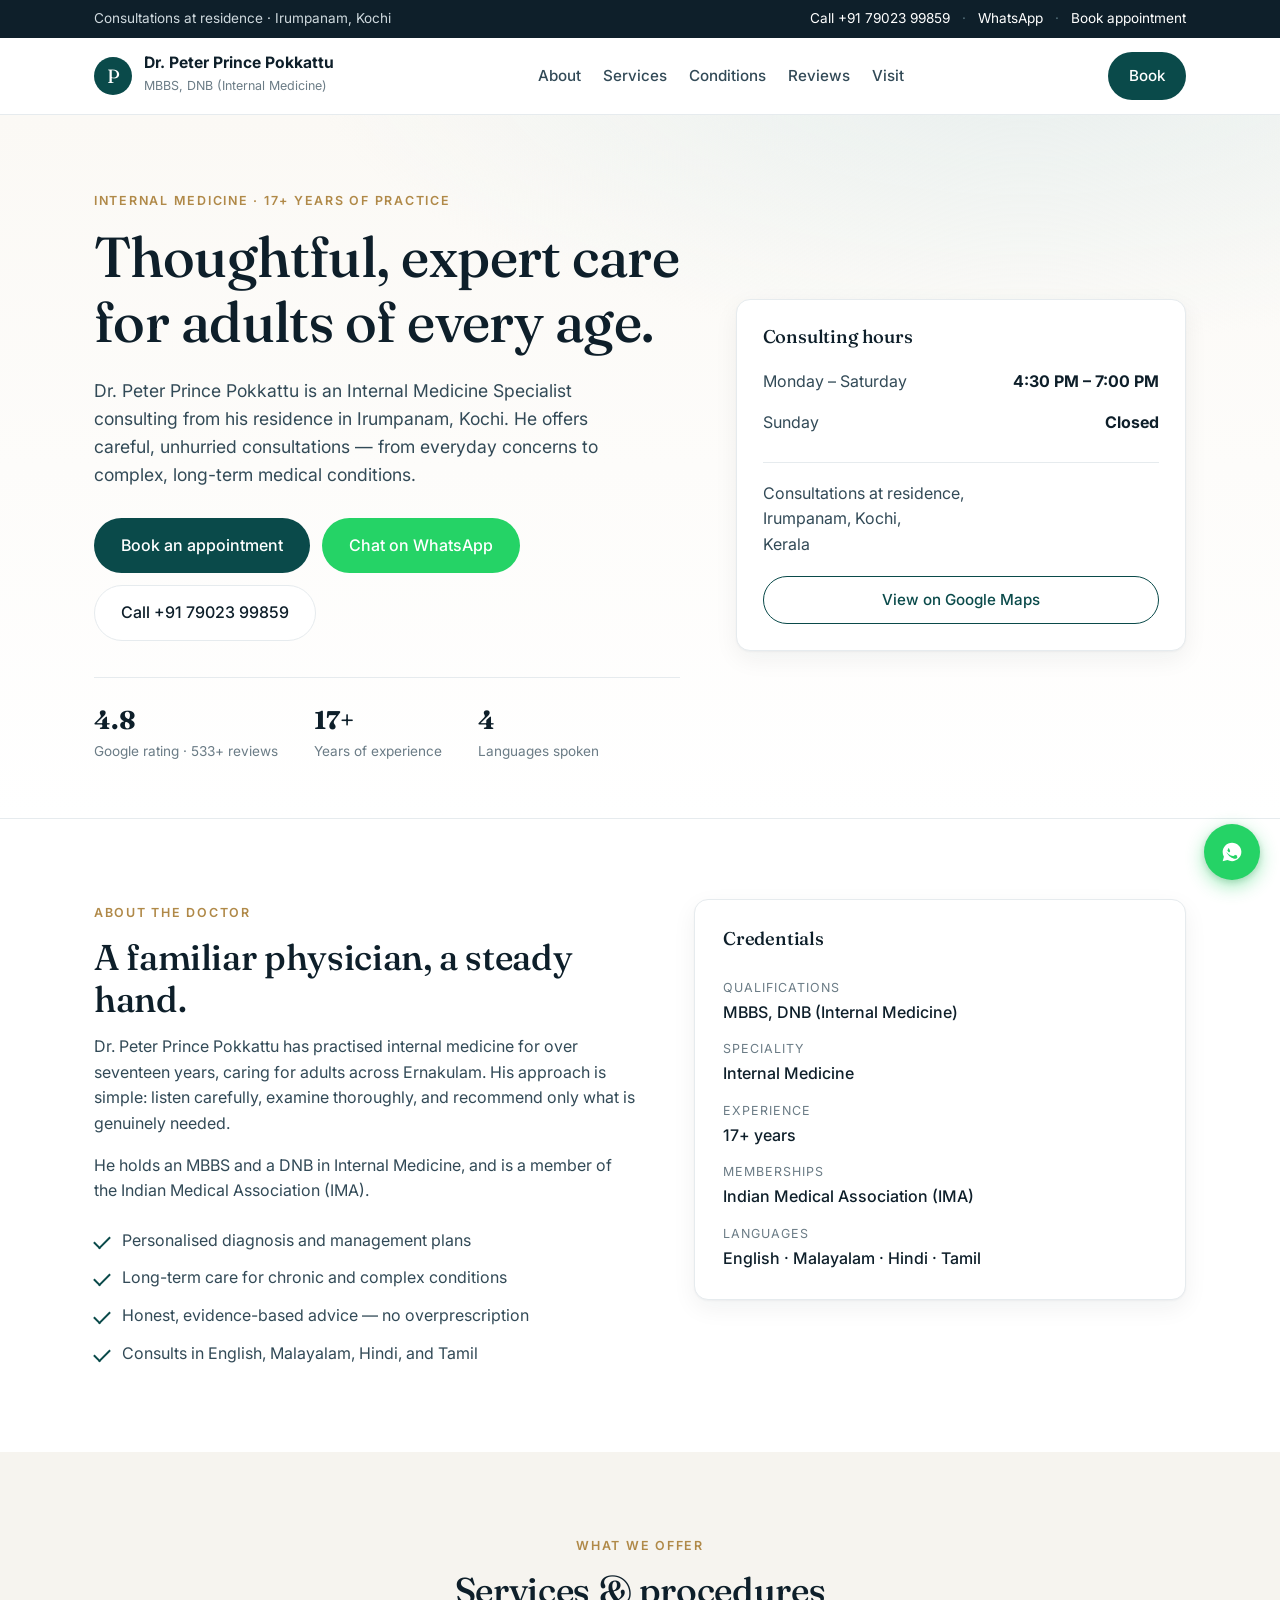
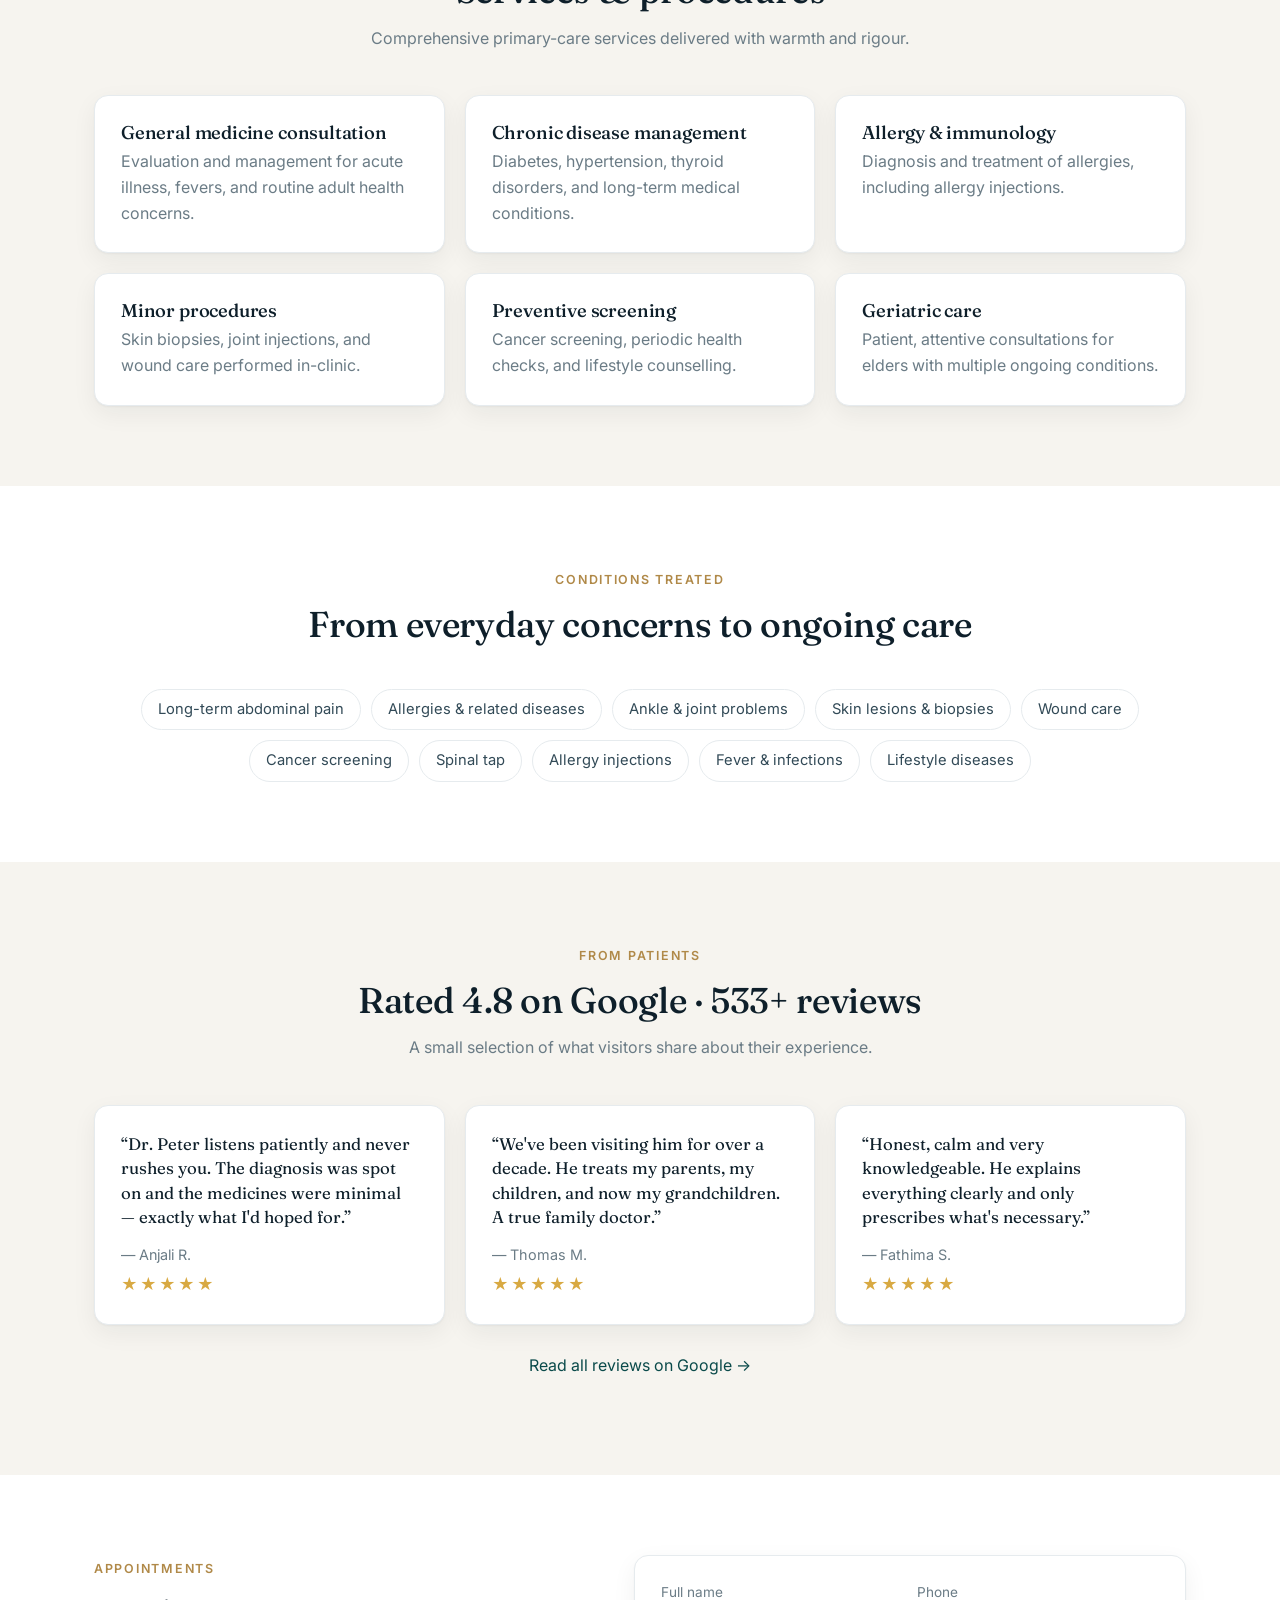
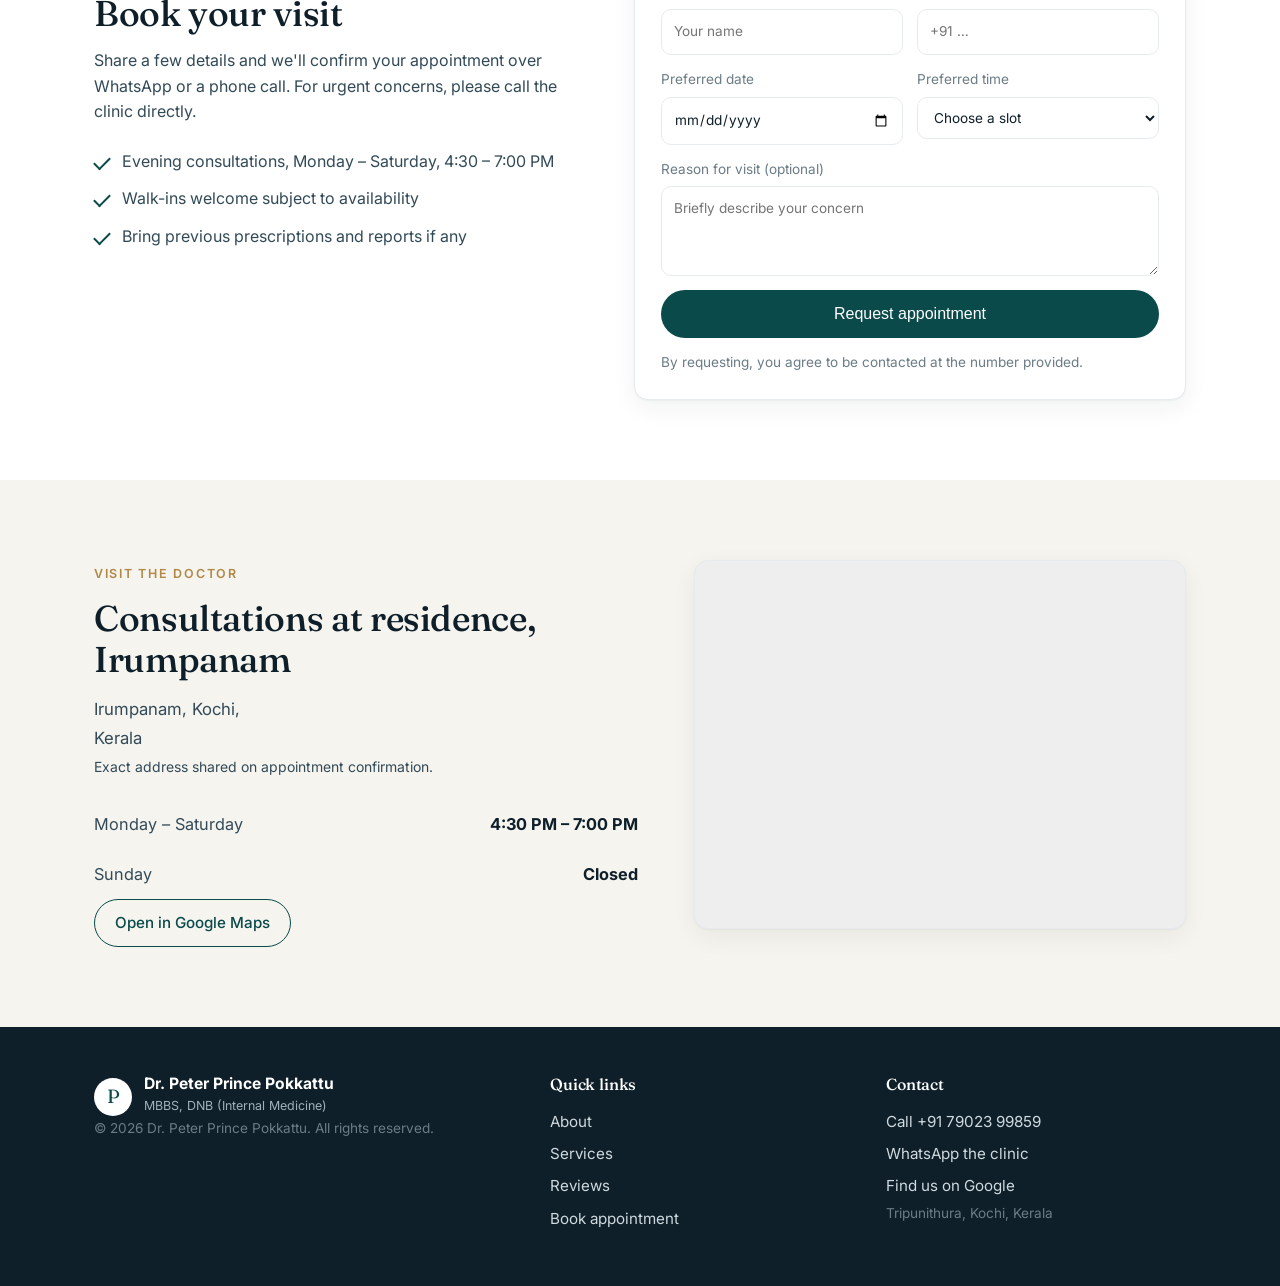
==== commit b6026433: "SEO metadata, structured data, and residence-based consulting copy Co-Authored-By: Claude Opus 4.7 <" ====
--- a/index.html
+++ b/index.html
@@ -3,18 +3,90 @@
 <head>
 <meta charset="utf-8" />
 <meta name="viewport" content="width=device-width,initial-scale=1" />
-<title>Dr. Peter Prince Pokkattu — Internal Medicine Specialist, Kochi</title>
-<meta name="description" content="Dr. Peter Prince Pokkattu, MBBS, DNB (Internal Medicine) — Internal Medicine Specialist with 17+ years of experience. Doctor Physician Clinic, Irumpanam, Kochi." />
+<title>Dr. Peter Prince Pokkattu — Internal Medicine Physician, Irumpanam, Kochi</title>
+<meta name="description" content="Dr. Peter Prince Pokkattu, MBBS, DNB (Internal Medicine) — physician with 17+ years' experience consulting in Irumpanam, Kochi. Diabetes, hypertension, thyroid, allergy and general adult medicine. Rated 4.8 on Google." />
+<meta name="keywords" content="physician Kochi, doctor Kochi, internal medicine Kochi, physician Irumpanam, doctor Irumpanam, physician near me, doctor near me Kochi, internal medicine specialist Ernakulam, DNB physician Kochi, diabetes doctor Kochi, hypertension doctor Kochi, thyroid doctor Kochi, allergy doctor Kochi, family doctor Kochi, Dr Peter Prince Pokkattu" />
+<meta name="author" content="Dr. Peter Prince Pokkattu" />
+<meta name="robots" content="index, follow" />
+<meta name="geo.region" content="IN-KL" />
+<meta name="geo.placename" content="Irumpanam, Kochi, Ernakulam" />
+<link rel="canonical" href="https://docpeterpokkattu.co.in/" />
+
+<!-- Open Graph -->
+<meta property="og:type" content="website" />
+<meta property="og:url" content="https://docpeterpokkattu.co.in/" />
+<meta property="og:title" content="Dr. Peter Prince Pokkattu — Internal Medicine Physician, Kochi" />
+<meta property="og:description" content="MBBS, DNB (Internal Medicine). 17+ years' experience. Consulting in Irumpanam, Kochi. Diabetes, hypertension, thyroid, allergy and general adult medicine." />
+<meta property="og:locale" content="en_IN" />
+<meta property="og:site_name" content="Dr. Peter Prince Pokkattu" />
+
+<!-- Twitter -->
+<meta name="twitter:card" content="summary" />
+<meta name="twitter:url" content="https://docpeterpokkattu.co.in/" />
+<meta name="twitter:title" content="Dr. Peter Prince Pokkattu — Internal Medicine Physician, Kochi" />
+<meta name="twitter:description" content="MBBS, DNB (Internal Medicine). 17+ years' experience. Consulting in Irumpanam, Kochi." />
+
 <link rel="preconnect" href="https://fonts.googleapis.com" />
 <link rel="preconnect" href="https://fonts.gstatic.com" crossorigin />
 <link href="https://fonts.googleapis.com/css2?family=Fraunces:wght@400;500;600&family=Inter:wght@400;500;600&display=swap" rel="stylesheet" />
 <link rel="stylesheet" href="styles.css" />
+
+<!-- Structured data: Physician + LocalBusiness -->
+<script type="application/ld+json">
+{
+  "@context": "https://schema.org",
+  "@type": "Physician",
+  "name": "Dr. Peter Prince Pokkattu",
+  "alternateName": "Dr. Peter Prince",
+  "description": "Internal Medicine Specialist with 17+ years of experience, consulting in Irumpanam, Kochi. MBBS, DNB (Internal Medicine).",
+  "url": "https://docpeterpokkattu.co.in/",
+  "telephone": "+91-79023-99859",
+  "medicalSpecialty": "InternalMedicine",
+  "knowsLanguage": ["en", "ml", "hi", "ta"],
+  "address": {
+    "@type": "PostalAddress",
+    "addressLocality": "Irumpanam",
+    "addressRegion": "Kerala",
+    "addressCountry": "IN"
+  },
+  "areaServed": [
+    {"@type": "City", "name": "Kochi"},
+    {"@type": "City", "name": "Ernakulam"},
+    {"@type": "Place", "name": "Tripunithura"},
+    {"@type": "Place", "name": "Irumpanam"}
+  ],
+  "openingHoursSpecification": [{
+    "@type": "OpeningHoursSpecification",
+    "dayOfWeek": ["Monday","Tuesday","Wednesday","Thursday","Friday","Saturday"],
+    "opens": "16:30",
+    "closes": "19:00"
+  }],
+  "aggregateRating": {
+    "@type": "AggregateRating",
+    "ratingValue": "4.8",
+    "reviewCount": "533"
+  },
+  "availableService": [
+    {"@type": "MedicalProcedure", "name": "General medicine consultation"},
+    {"@type": "MedicalProcedure", "name": "Chronic disease management (diabetes, hypertension, thyroid)"},
+    {"@type": "MedicalProcedure", "name": "Allergy and immunology"},
+    {"@type": "MedicalProcedure", "name": "Skin biopsies and joint injections"},
+    {"@type": "MedicalProcedure", "name": "Preventive screening and lifestyle counselling"},
+    {"@type": "MedicalProcedure", "name": "Geriatric care"}
+  ],
+  "memberOf": {"@type": "Organization", "name": "Indian Medical Association"},
+  "hasCredential": [
+    {"@type": "EducationalOccupationalCredential", "credentialCategory": "degree", "name": "MBBS"},
+    {"@type": "EducationalOccupationalCredential", "credentialCategory": "degree", "name": "DNB (Internal Medicine)"}
+  ]
+}
+</script>
 </head>
 <body>
 
 <div class="topbar">
   <div class="container topbar-inner">
-    <span>Doctor Physician Clinic · Irumpanam, Kochi</span>
+    <span>Consultations at residence · Irumpanam, Kochi</span>
     <span class="topbar-right">
       <a href="tel:+917902399859">Call +91 79023 99859</a>
       <span class="dot">·</span>
@@ -54,10 +126,10 @@
       <span class="eyebrow">Internal Medicine · 17+ years of practice</span>
       <h1>Thoughtful, expert care<br/>for adults of every age.</h1>
       <p class="lead">
-        Dr. Peter Prince Pokkattu is an Internal Medicine Specialist at
-        Doctor Physician Clinic, Irumpanam. He offers careful, unhurried
-        consultations — from everyday concerns to complex, long-term
-        medical conditions.
+        Dr. Peter Prince Pokkattu is an Internal Medicine Specialist
+        consulting from his residence in Irumpanam, Kochi. He offers
+        careful, unhurried consultations — from everyday concerns to
+        complex, long-term medical conditions.
       </p>
       <div class="hero-ctas">
         <a href="#book" class="btn btn-primary btn-lg">Book an appointment</a>
@@ -71,18 +143,18 @@
       </div>
     </div>
     <aside class="hero-card">
-      <h3>Clinic hours</h3>
+      <h3>Consulting hours</h3>
       <ul class="hours">
         <li><span>Monday – Saturday</span><b>4:30 PM – 7:00 PM</b></li>
         <li><span>Sunday</span><b>Closed</b></li>
       </ul>
       <hr/>
       <p class="addr">
-        Doctor Physician Clinic,<br/>
+        Consultations at residence,<br/>
         Irumpanam, Kochi,<br/>
         Kerala
       </p>
-      <a class="btn btn-outline btn-block" href="https://share.google/ayq10e8a9VhOZSIS5" target="_blank" rel="noopener">View on Google Maps</a>
+      <a class="btn btn-outline btn-block" href="https://www.google.com/maps/search/?api=1&query=Doctor+Physician+Clinic+Dr+Peter+Prince+Pokkattu+Irumpanam+Kochi" target="_blank" rel="noopener">View on Google Maps</a>
     </aside>
   </div>
 </section>
@@ -168,8 +240,6 @@
       <li>Long-term abdominal pain</li>
       <li>Allergies & related diseases</li>
       <li>Ankle & joint problems</li>
-      <li>Breast concerns</li>
-      <li>Fractures</li>
       <li>Skin lesions & biopsies</li>
       <li>Wound care</li>
       <li>Cancer screening</li>
@@ -206,7 +276,7 @@
       </figure>
     </div>
     <p class="muted center">
-      <a href="https://share.google/ayq10e8a9VhOZSIS5" target="_blank" rel="noopener">Read all reviews on Google →</a>
+      <a href="https://www.google.com/maps/search/?api=1&query=Doctor+Physician+Clinic+Dr+Peter+Prince+Pokkattu+Irumpanam+Kochi" target="_blank" rel="noopener">Read all reviews on Google →</a>
     </p>
   </div>
 </section>
@@ -221,7 +291,7 @@
         or a phone call. For urgent concerns, please call the clinic directly.
       </p>
       <ul class="checks">
-        <li>Evening clinic, Monday – Saturday, 4:30 – 7:00 PM</li>
+        <li>Evening consultations, Monday – Saturday, 4:30 – 7:00 PM</li>
         <li>Walk-ins welcome subject to availability</li>
         <li>Bring previous prescriptions and reports if any</li>
       </ul>
@@ -246,9 +316,16 @@
           Preferred time
           <select name="time" required>
             <option value="">Choose a slot</option>
-            <option>4:30 – 5:30 PM</option>
-            <option>5:30 – 6:15 PM</option>
-            <option>6:15 – 7:00 PM</option>
+            <option>4:30 PM</option>
+            <option>4:45 PM</option>
+            <option>5:00 PM</option>
+            <option>5:15 PM</option>
+            <option>5:30 PM</option>
+            <option>5:45 PM</option>
+            <option>6:00 PM</option>
+            <option>6:15 PM</option>
+            <option>6:30 PM</option>
+            <option>6:45 PM</option>
           </select>
         </label>
       </div>
@@ -265,18 +342,18 @@
 <section id="visit" class="section section-soft">
   <div class="container two-col">
     <div>
-      <span class="eyebrow">Visit the clinic</span>
-      <h2>Doctor Physician Clinic, Irumpanam</h2>
+      <span class="eyebrow">Visit the doctor</span>
+      <h2>Consultations at residence, Irumpanam</h2>
       <p class="addr-lg">
-        Doctor Physician Clinic,<br/>
         Irumpanam, Kochi,<br/>
-        Kerala
+        Kerala<br/>
+        <small>Exact address shared on appointment confirmation.</small>
       </p>
       <ul class="hours hours-lg">
         <li><span>Monday – Saturday</span><b>4:30 PM – 7:00 PM</b></li>
         <li><span>Sunday</span><b>Closed</b></li>
       </ul>
-      <a class="btn btn-outline" href="https://share.google/ayq10e8a9VhOZSIS5" target="_blank" rel="noopener">Open in Google Maps</a>
+      <a class="btn btn-outline" href="https://www.google.com/maps/search/?api=1&query=Doctor+Physician+Clinic+Dr+Peter+Prince+Pokkattu+Irumpanam+Kochi" target="_blank" rel="noopener">Open in Google Maps</a>
     </div>
     <div class="map">
       <iframe
@@ -314,7 +391,7 @@
       <h4>Contact</h4>
       <a href="tel:+917902399859">Call +91 79023 99859</a>
       <a href="https://wa.me/917902399859?text=Hello%20Dr.%20Peter%2C%20I%27d%20like%20to%20book%20a%20consultation." target="_blank" rel="noopener">WhatsApp the clinic</a>
-      <a href="https://share.google/ayq10e8a9VhOZSIS5" target="_blank" rel="noopener">Find us on Google</a>
+      <a href="https://www.google.com/maps/search/?api=1&query=Doctor+Physician+Clinic+Dr+Peter+Prince+Pokkattu+Irumpanam+Kochi" target="_blank" rel="noopener">Find us on Google</a>
       <p class="muted small">Tripunithura, Kochi, Kerala</p>
     </div>
   </div>
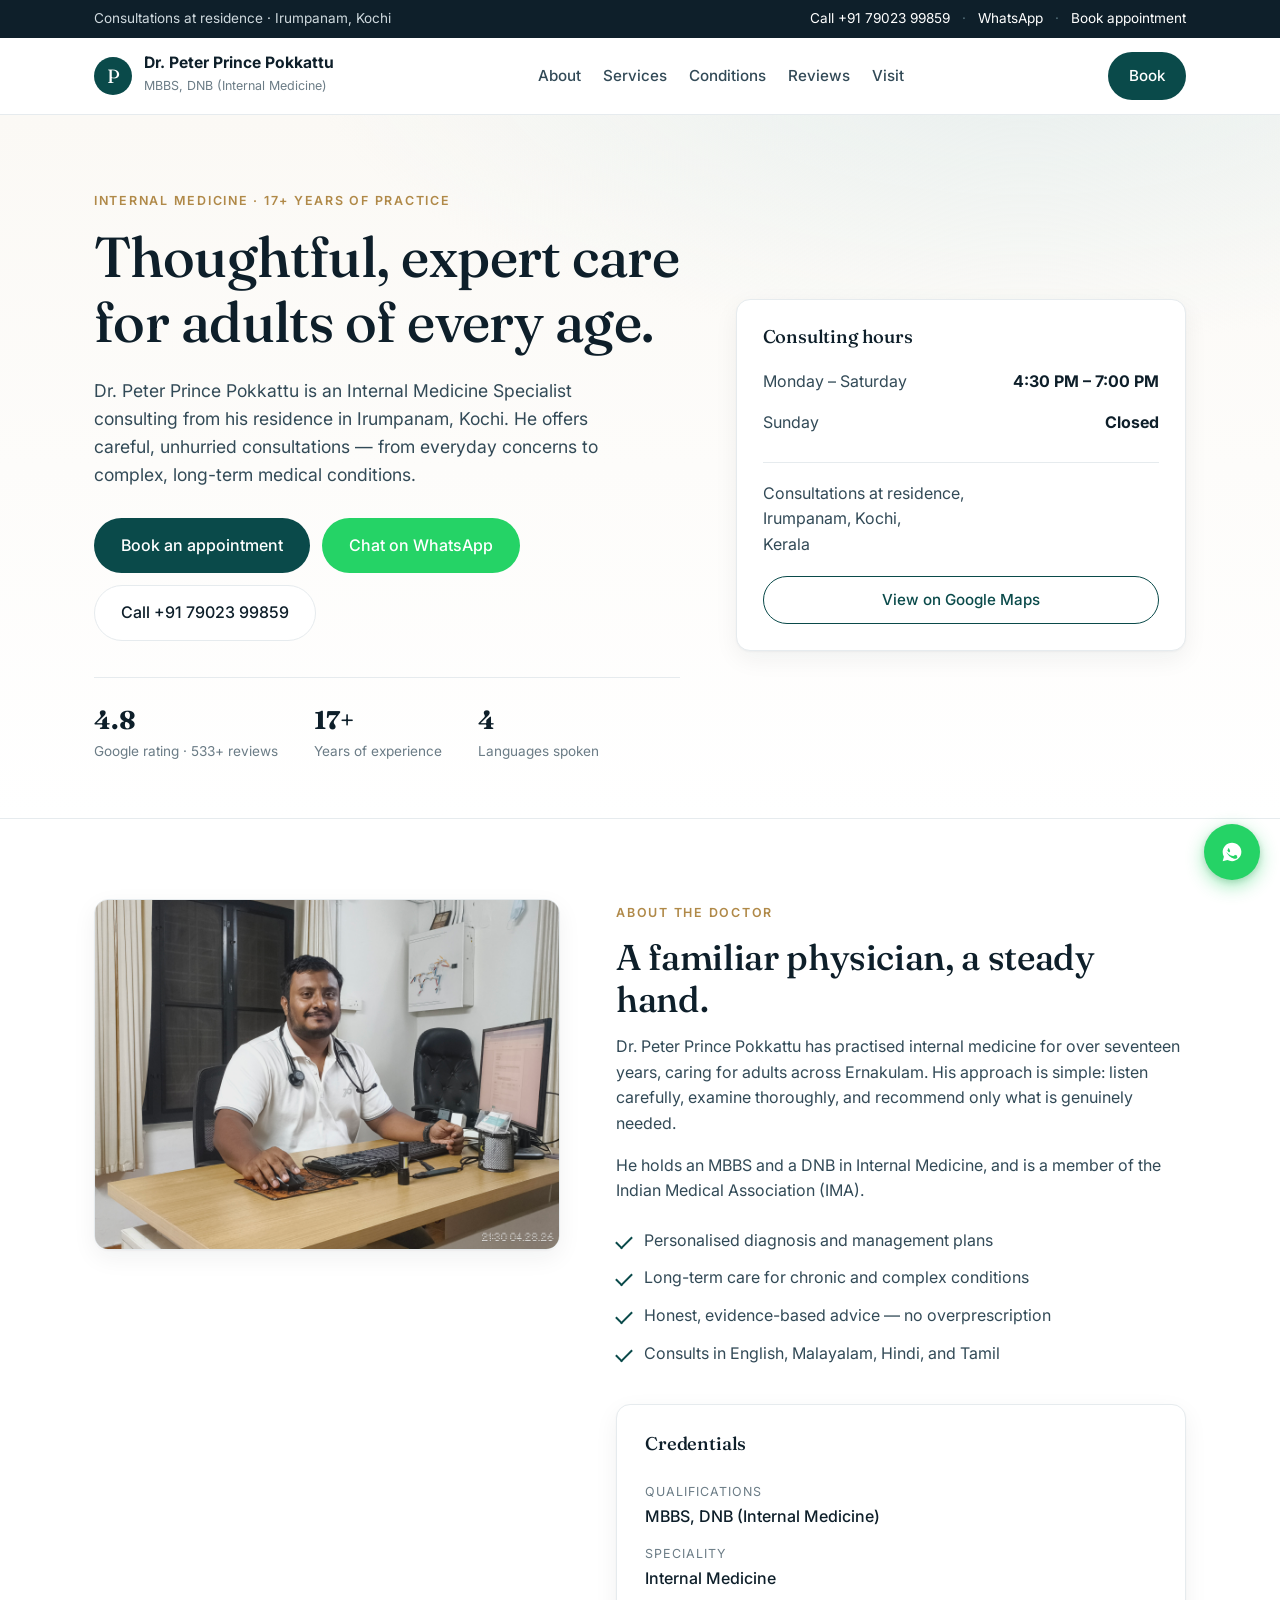
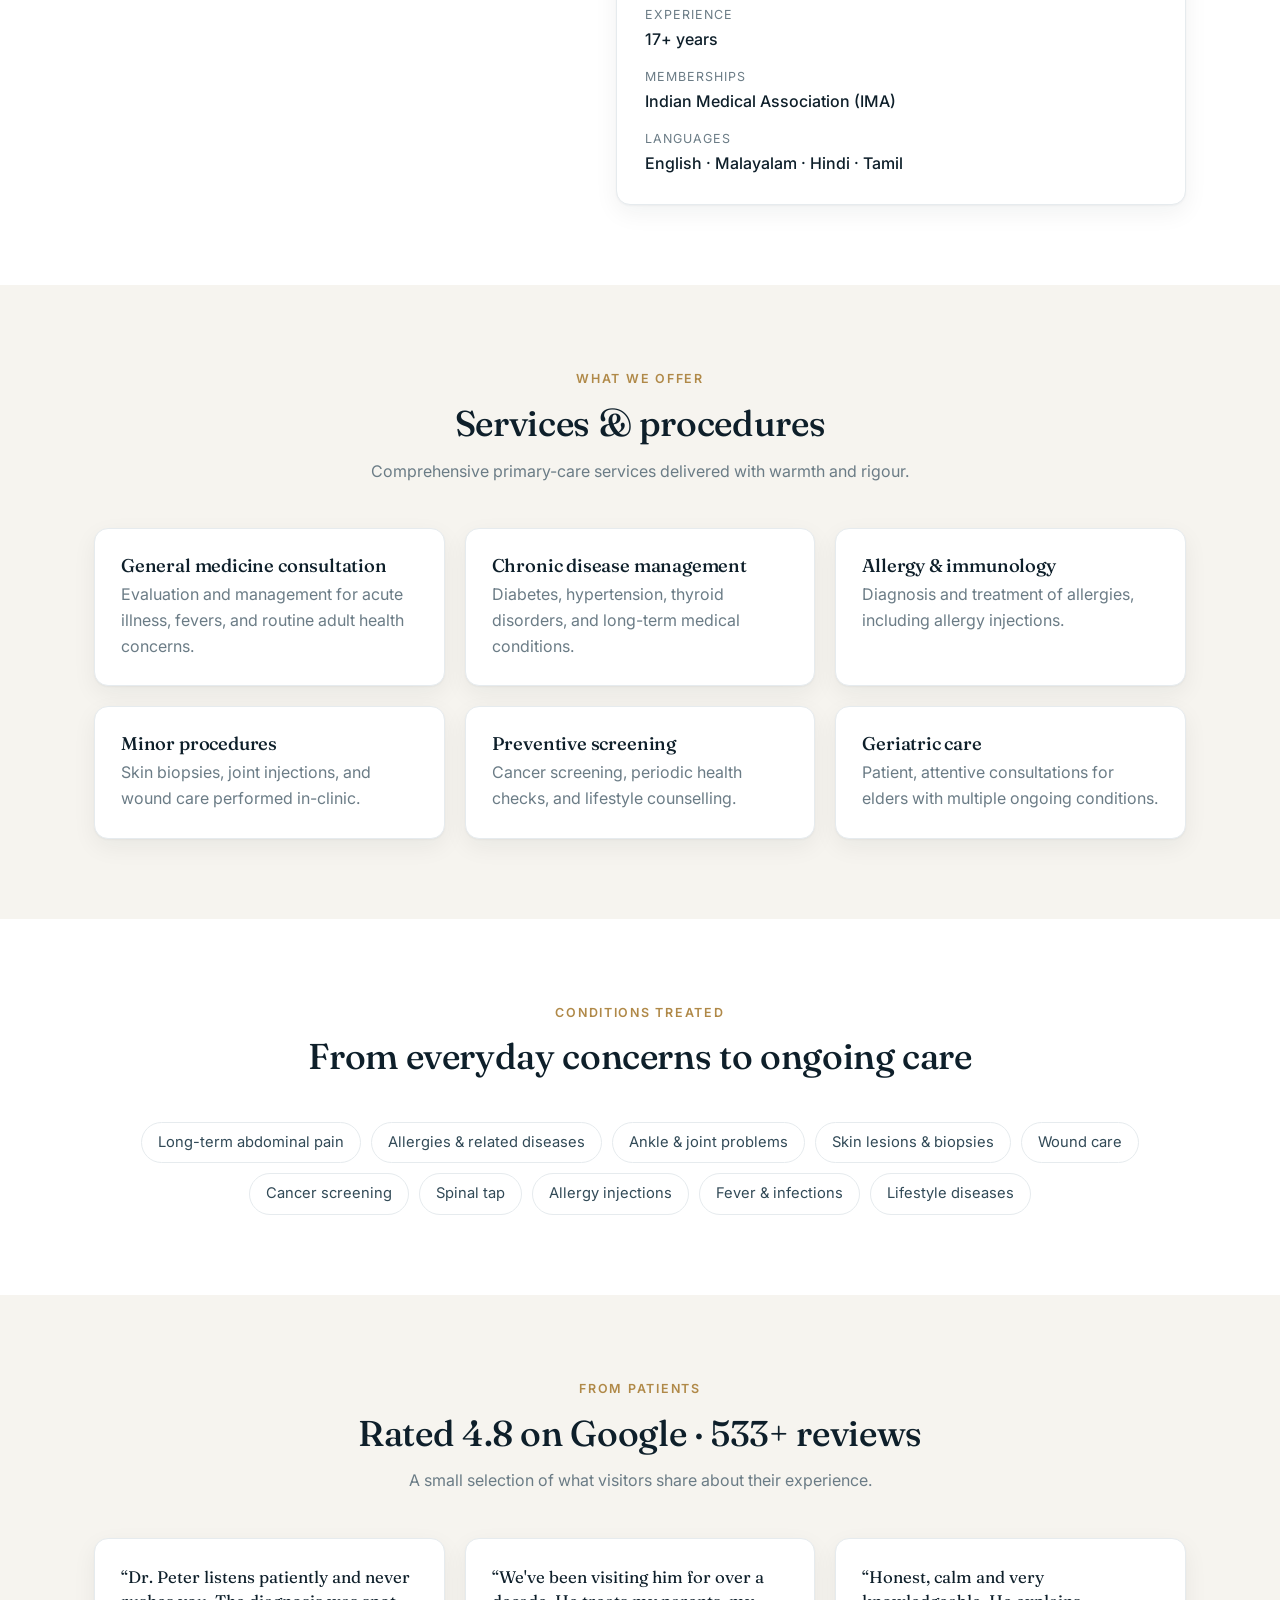
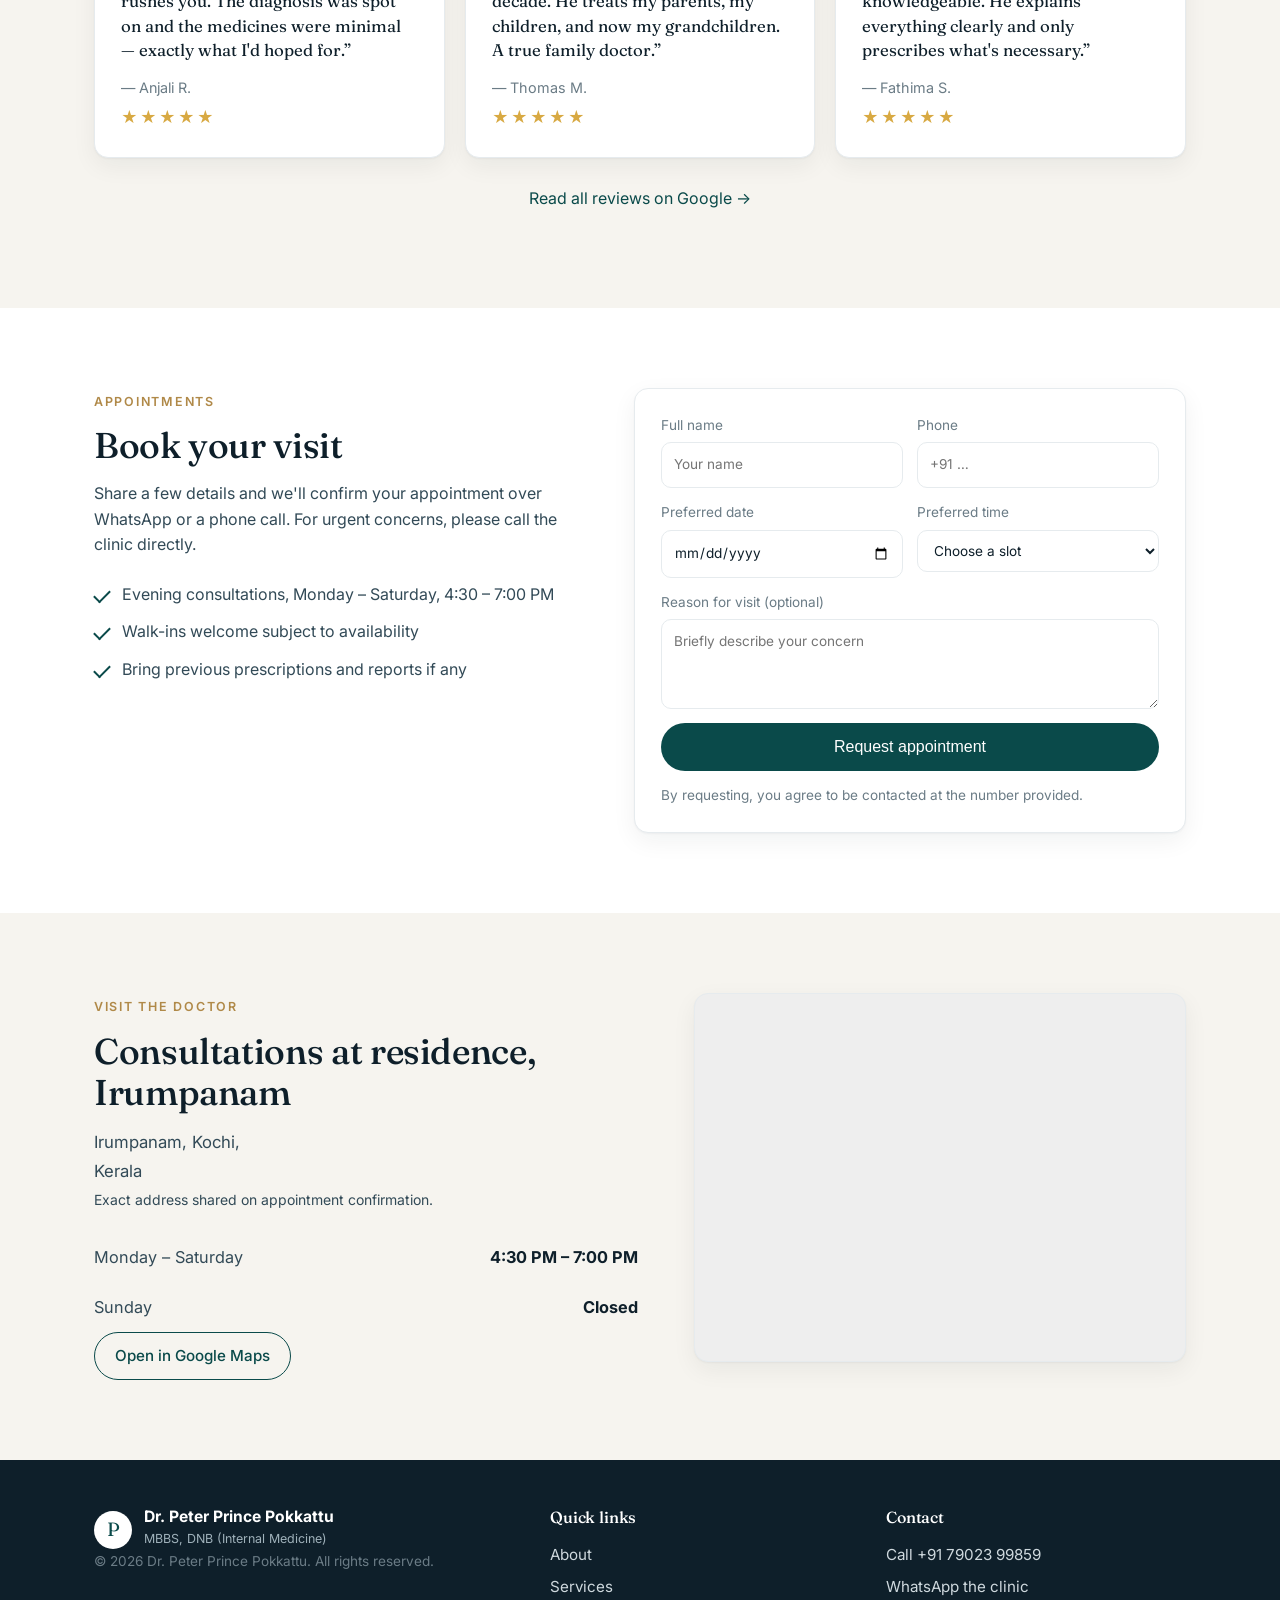
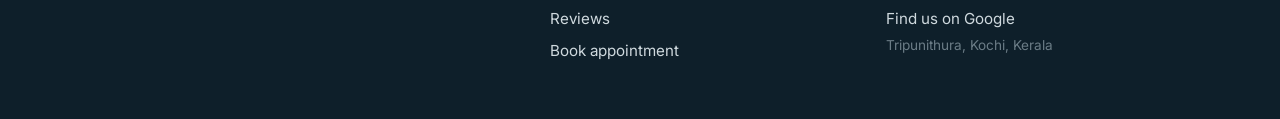
==== commit d1325d4c: "Add doctor portrait to About section and social/SEO image tags Co-Authored-By: Claude Opus 4.7 <nore" ====
--- a/index.html
+++ b/index.html
@@ -19,12 +19,15 @@
 <meta property="og:description" content="MBBS, DNB (Internal Medicine). 17+ years' experience. Consulting in Irumpanam, Kochi. Diabetes, hypertension, thyroid, allergy and general adult medicine." />
 <meta property="og:locale" content="en_IN" />
 <meta property="og:site_name" content="Dr. Peter Prince Pokkattu" />
+<meta property="og:image" content="https://docpeterpokkattu.co.in/assets/peter-profile.jpg" />
+<meta property="og:image:alt" content="Dr. Peter Prince Pokkattu, Internal Medicine Physician" />
 
 <!-- Twitter -->
-<meta name="twitter:card" content="summary" />
+<meta name="twitter:card" content="summary_large_image" />
 <meta name="twitter:url" content="https://docpeterpokkattu.co.in/" />
 <meta name="twitter:title" content="Dr. Peter Prince Pokkattu — Internal Medicine Physician, Kochi" />
 <meta name="twitter:description" content="MBBS, DNB (Internal Medicine). 17+ years' experience. Consulting in Irumpanam, Kochi." />
+<meta name="twitter:image" content="https://docpeterpokkattu.co.in/assets/peter-profile.jpg" />
 
 <link rel="preconnect" href="https://fonts.googleapis.com" />
 <link rel="preconnect" href="https://fonts.gstatic.com" crossorigin />
@@ -40,6 +43,7 @@
   "alternateName": "Dr. Peter Prince",
   "description": "Internal Medicine Specialist with 17+ years of experience, consulting in Irumpanam, Kochi. MBBS, DNB (Internal Medicine).",
   "url": "https://docpeterpokkattu.co.in/",
+  "image": "https://docpeterpokkattu.co.in/assets/peter-profile.jpg",
   "telephone": "+91-79023-99859",
   "medicalSpecialty": "InternalMedicine",
   "knowsLanguage": ["en", "ml", "hi", "ta"],
@@ -160,8 +164,13 @@
 </section>
 
 <section id="about" class="section">
-  <div class="container two-col">
-    <div>
+  <div class="container about-grid">
+    <figure class="portrait">
+      <img src="assets/peter-profile.jpg"
+           alt="Dr. Peter Prince Pokkattu, Internal Medicine Physician, at his consulting desk in Irumpanam, Kochi"
+           width="1024" height="768" loading="lazy" />
+    </figure>
+    <div class="about-body">
       <span class="eyebrow">About the doctor</span>
       <h2>A familiar physician, a steady hand.</h2>
       <p>
@@ -180,16 +189,16 @@
         <li>Honest, evidence-based advice — no overprescription</li>
         <li>Consults in English, Malayalam, Hindi, and Tamil</li>
       </ul>
-    </div>
-    <div class="credentials">
-      <h3>Credentials</h3>
-      <dl>
-        <dt>Qualifications</dt><dd>MBBS, DNB (Internal Medicine)</dd>
-        <dt>Speciality</dt><dd>Internal Medicine</dd>
-        <dt>Experience</dt><dd>17+ years</dd>
-        <dt>Memberships</dt><dd>Indian Medical Association (IMA)</dd>
-        <dt>Languages</dt><dd>English · Malayalam · Hindi · Tamil</dd>
-      </dl>
+      <div class="credentials">
+        <h3>Credentials</h3>
+        <dl>
+          <dt>Qualifications</dt><dd>MBBS, DNB (Internal Medicine)</dd>
+          <dt>Speciality</dt><dd>Internal Medicine</dd>
+          <dt>Experience</dt><dd>17+ years</dd>
+          <dt>Memberships</dt><dd>Indian Medical Association (IMA)</dd>
+          <dt>Languages</dt><dd>English · Malayalam · Hindi · Tamil</dd>
+        </dl>
+      </div>
     </div>
   </div>
 </section>
--- a/styles.css
+++ b/styles.css
@@ -149,6 +149,15 @@
 .section-head p{color:var(--muted)}
 .two-col{display:grid;grid-template-columns:1.05fr .95fr;gap:56px;align-items:start}
 
+.about-grid{display:grid;grid-template-columns:.9fr 1.1fr;gap:56px;align-items:start}
+.portrait{margin:0;position:sticky;top:24px}
+.portrait img{
+  display:block;width:100%;height:auto;
+  border-radius:var(--radius);box-shadow:var(--shadow);
+  border:1px solid var(--line);
+}
+.about-body .credentials{margin-top:32px}
+
 .checks{list-style:none;padding:0;margin:18px 0 0}
 .checks li{padding:6px 0 6px 28px;position:relative;color:var(--ink-2)}
 .checks li:before{
@@ -229,7 +238,8 @@
 
 /* Responsive */
 @media (max-width:900px){
-  .hero-inner,.two-col{grid-template-columns:1fr;gap:36px}
+  .hero-inner,.two-col,.about-grid{grid-template-columns:1fr;gap:36px}
+  .portrait{position:static;max-width:420px}
   .grid-3{grid-template-columns:1fr 1fr}
   .footer-inner{grid-template-columns:1fr 1fr}
   .hero-meta{gap:24px;flex-wrap:wrap}
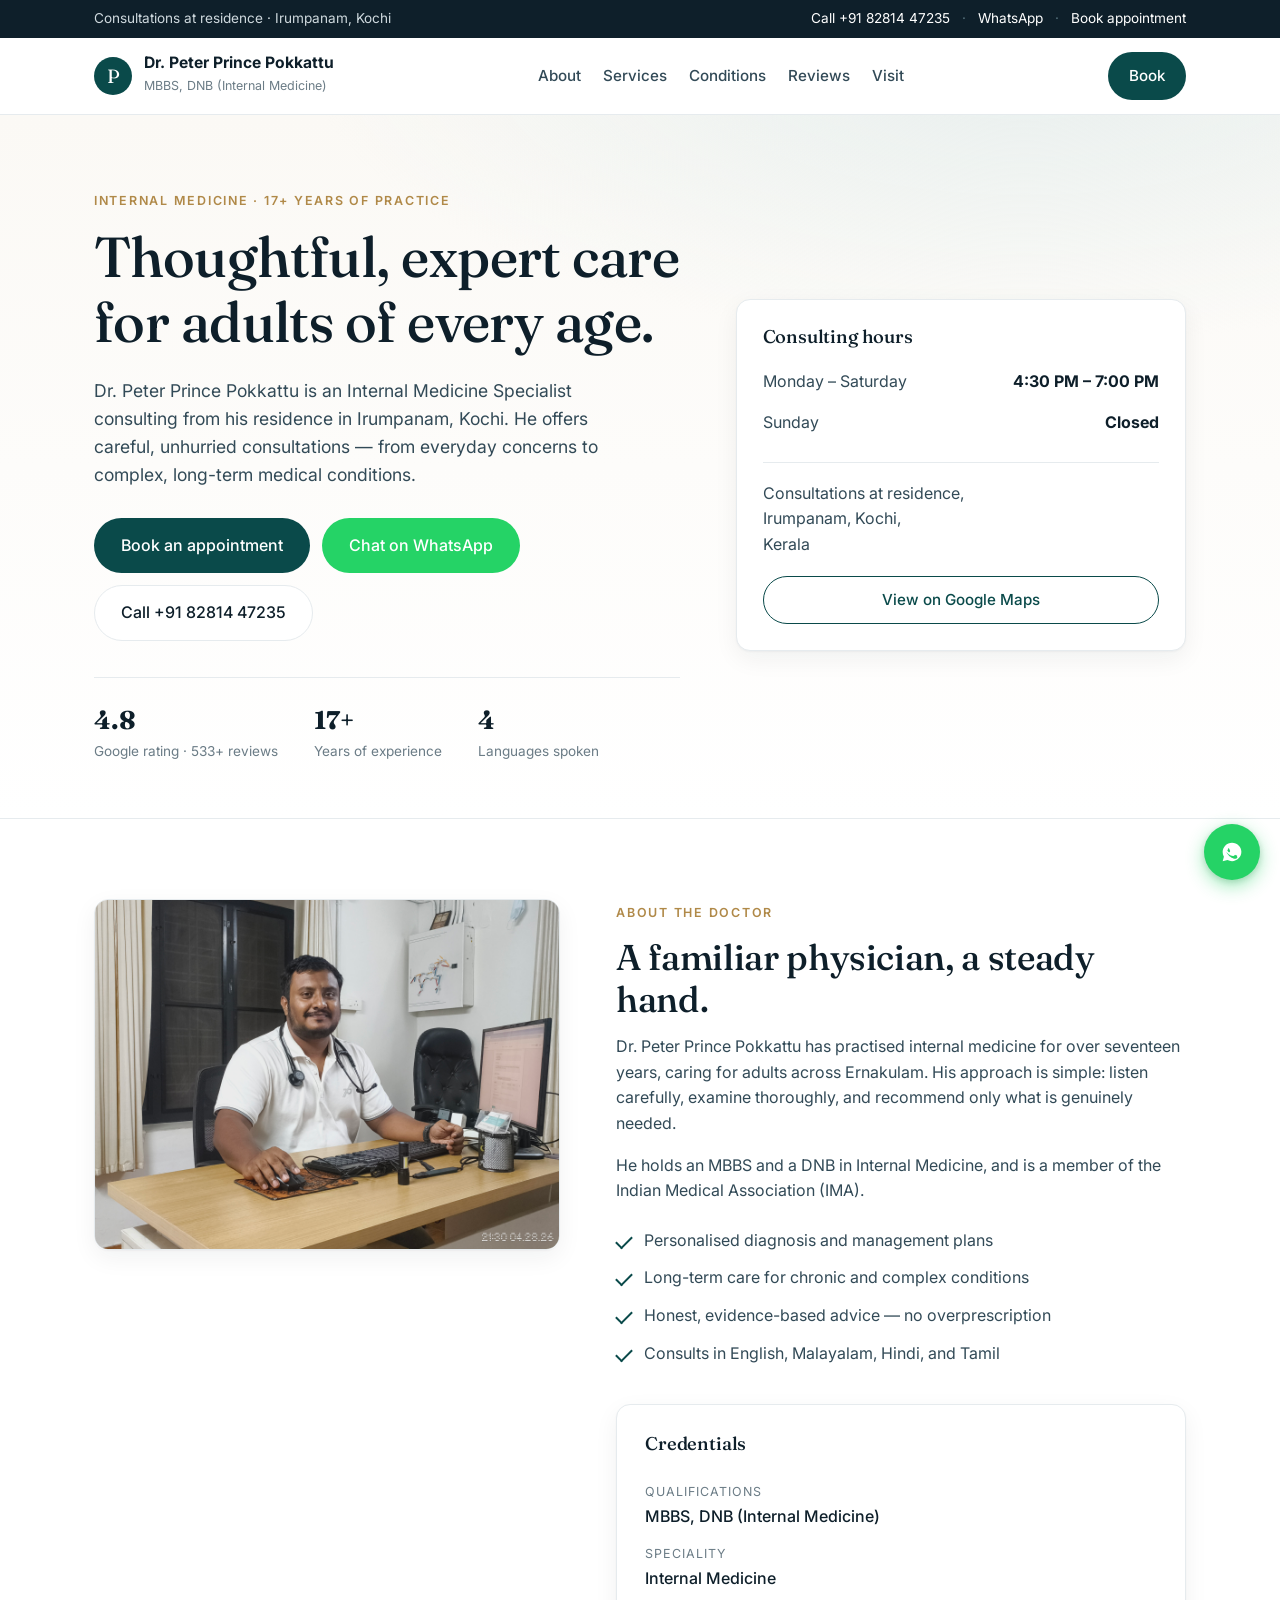
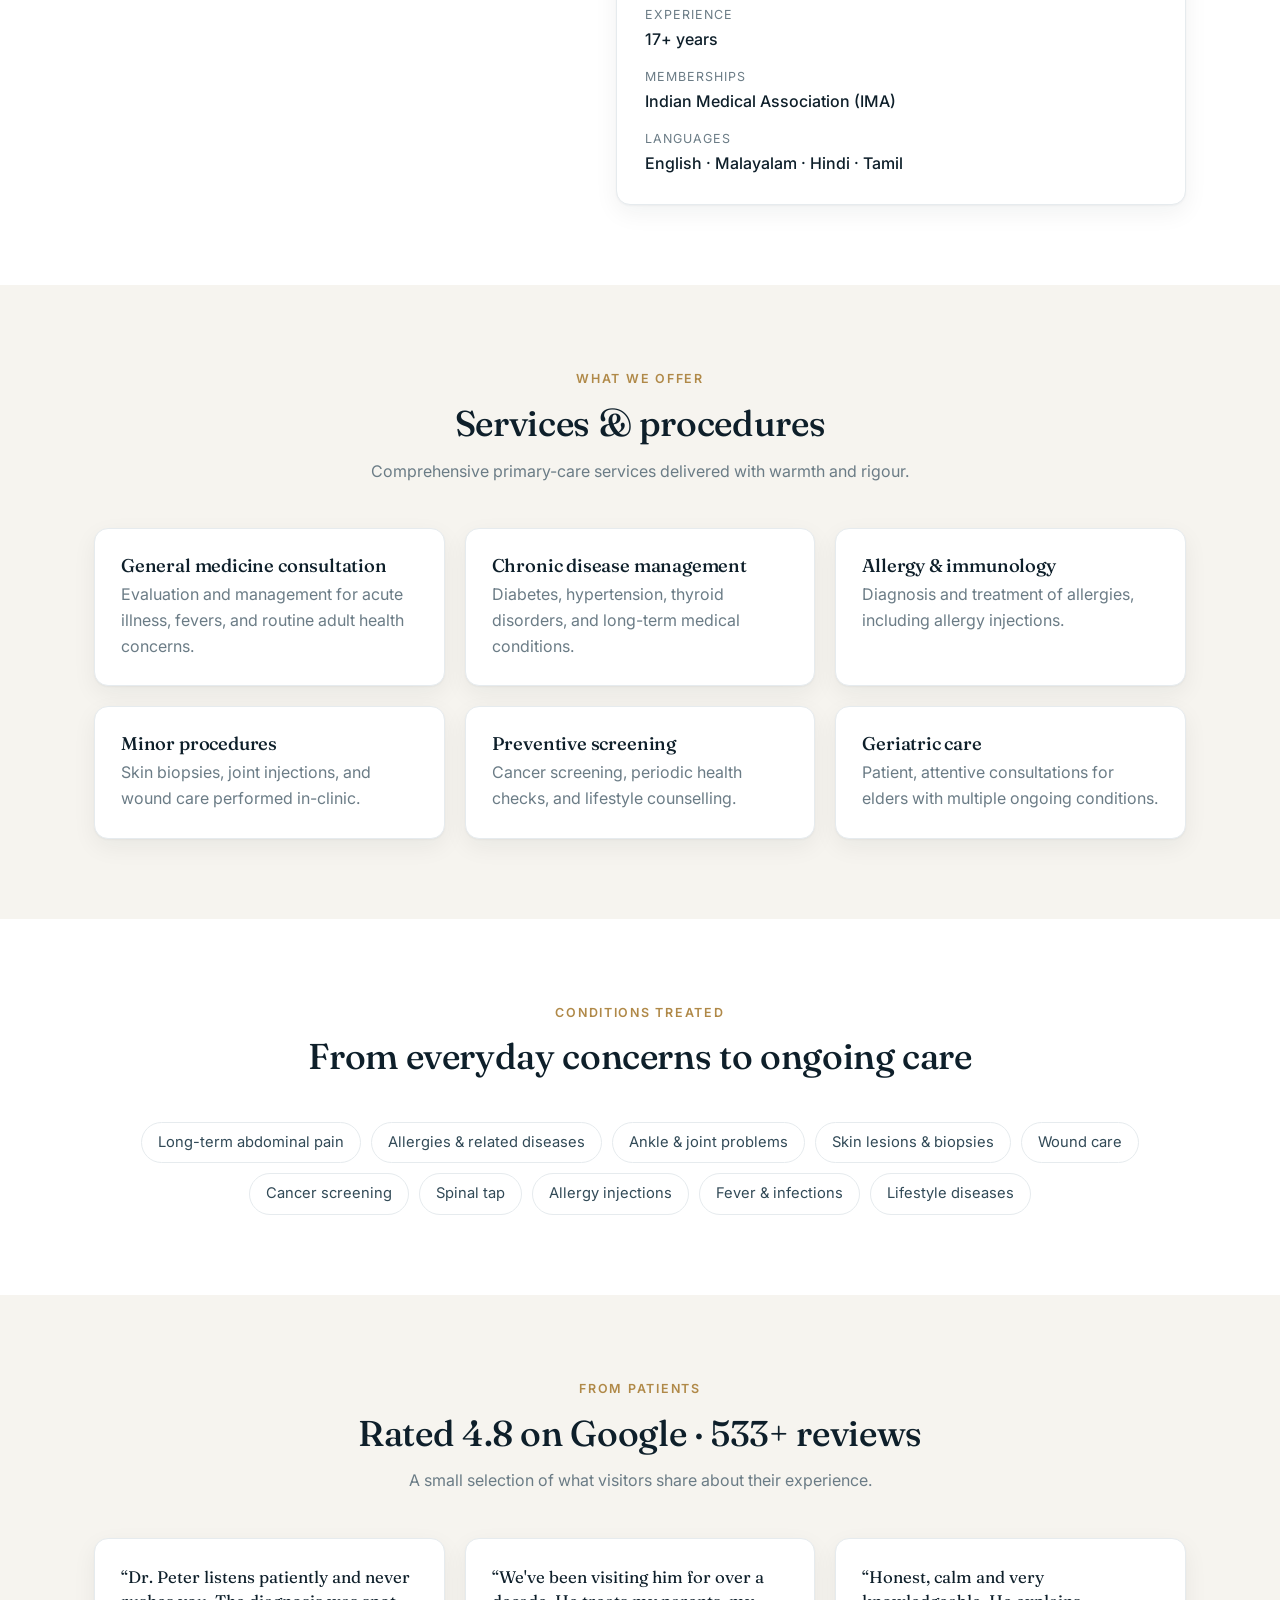
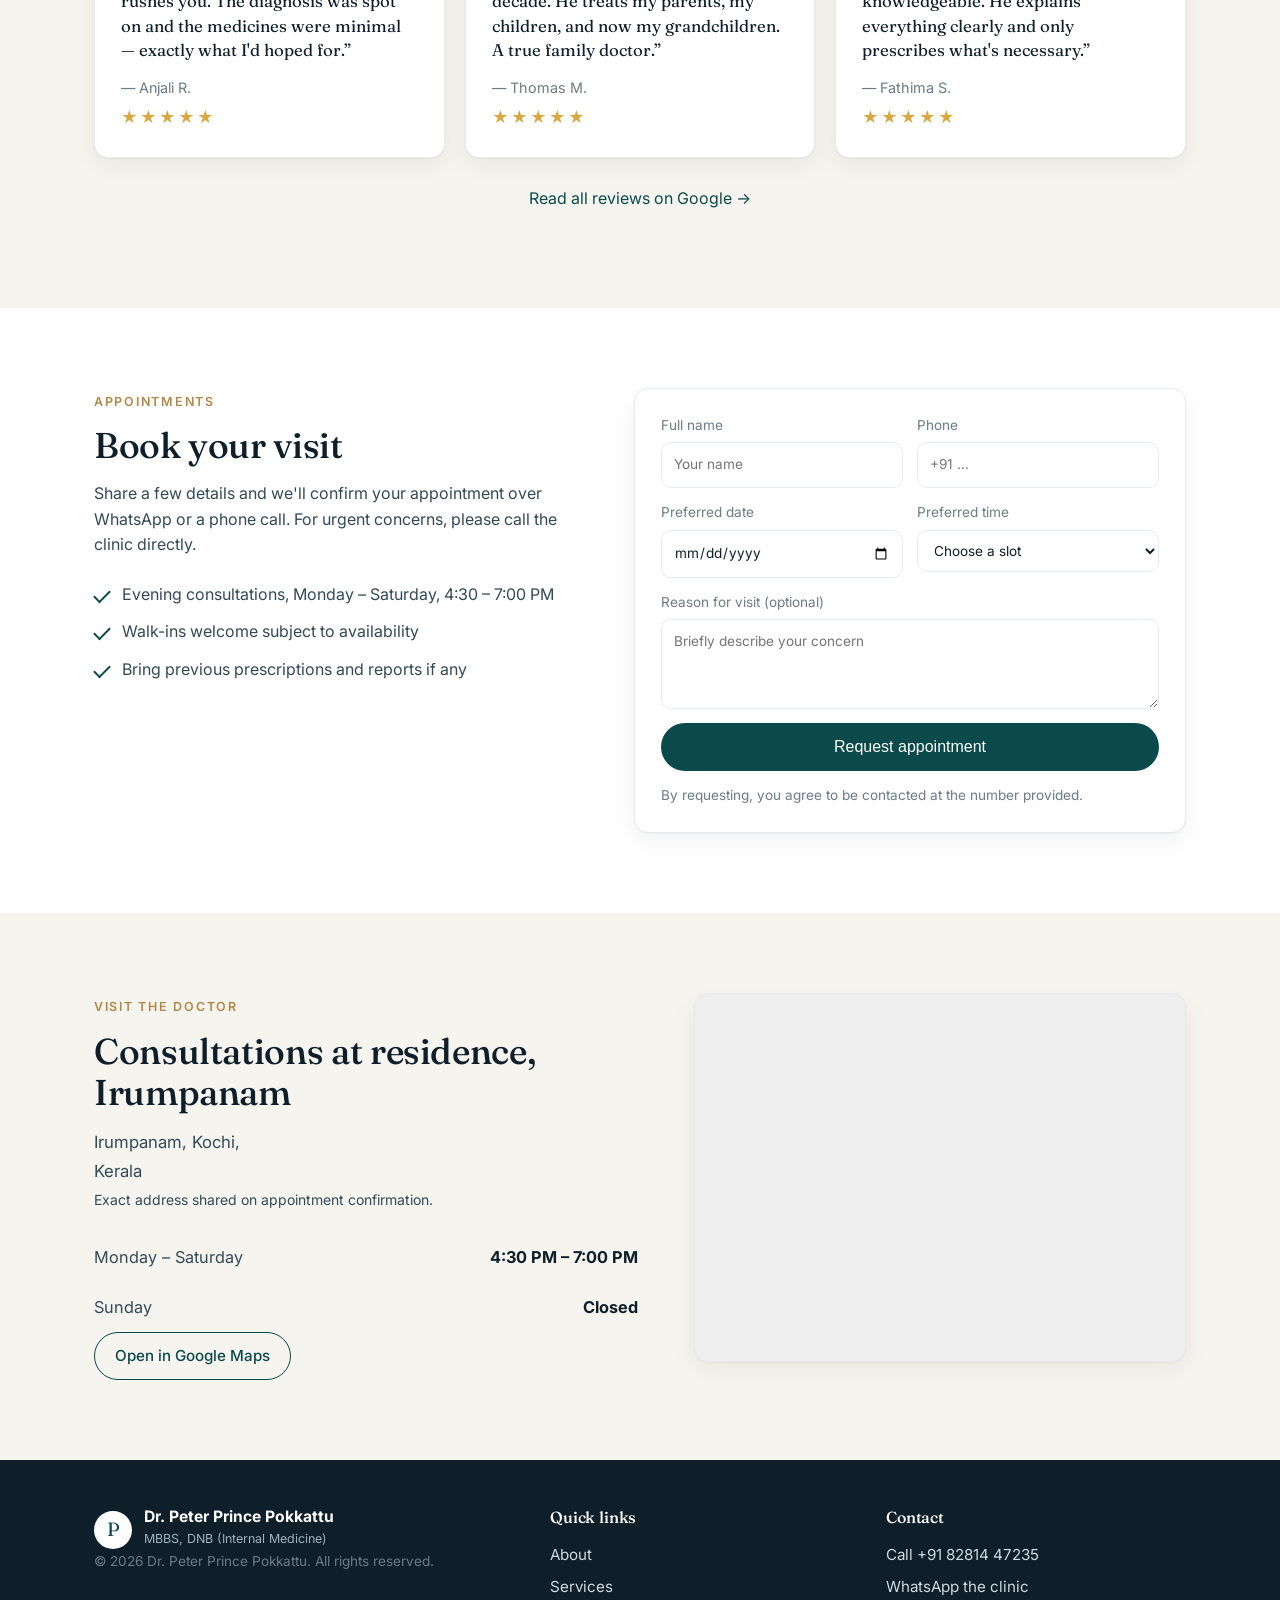
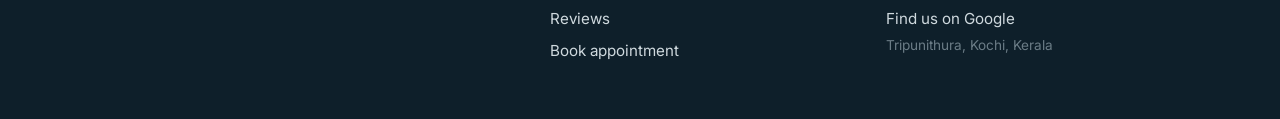
==== commit 051bdd67: "Update clinic call number to +91 82814 47235 WhatsApp number remains unchanged.  Co-Authored-By: Cla" ====
--- a/index.html
+++ b/index.html
@@ -44,7 +44,7 @@
   "description": "Internal Medicine Specialist with 17+ years of experience, consulting in Irumpanam, Kochi. MBBS, DNB (Internal Medicine).",
   "url": "https://docpeterpokkattu.co.in/",
   "image": "https://docpeterpokkattu.co.in/assets/peter-profile.jpg",
-  "telephone": "+91-79023-99859",
+  "telephone": "+91-82814-47235",
   "medicalSpecialty": "InternalMedicine",
   "knowsLanguage": ["en", "ml", "hi", "ta"],
   "address": {
@@ -92,7 +92,7 @@
   <div class="container topbar-inner">
     <span>Consultations at residence · Irumpanam, Kochi</span>
     <span class="topbar-right">
-      <a href="tel:+917902399859">Call +91 79023 99859</a>
+      <a href="tel:+918281447235">Call +91 82814 47235</a>
       <span class="dot">·</span>
       <a href="https://wa.me/917902399859?text=Hello%20Dr.%20Peter%2C%20I%27d%20like%20to%20book%20a%20consultation." target="_blank" rel="noopener">WhatsApp</a>
       <span class="dot">·</span>
@@ -138,7 +138,7 @@
       <div class="hero-ctas">
         <a href="#book" class="btn btn-primary btn-lg">Book an appointment</a>
         <a href="https://wa.me/917902399859?text=Hello%20Dr.%20Peter%2C%20I%27d%20like%20to%20book%20a%20consultation." target="_blank" rel="noopener" class="btn btn-whatsapp btn-lg">Chat on WhatsApp</a>
-        <a href="tel:+917902399859" class="btn btn-ghost btn-lg">Call +91 79023 99859</a>
+        <a href="tel:+918281447235" class="btn btn-ghost btn-lg">Call +91 82814 47235</a>
       </div>
       <div class="hero-meta">
         <div><strong>4.8</strong><span>Google rating · 533+ reviews</span></div>
@@ -398,7 +398,7 @@
     </div>
     <div>
       <h4>Contact</h4>
-      <a href="tel:+917902399859">Call +91 79023 99859</a>
+      <a href="tel:+918281447235">Call +91 82814 47235</a>
       <a href="https://wa.me/917902399859?text=Hello%20Dr.%20Peter%2C%20I%27d%20like%20to%20book%20a%20consultation." target="_blank" rel="noopener">WhatsApp the clinic</a>
       <a href="https://www.google.com/maps/search/?api=1&query=Doctor+Physician+Clinic+Dr+Peter+Prince+Pokkattu+Irumpanam+Kochi" target="_blank" rel="noopener">Find us on Google</a>
       <p class="muted small">Tripunithura, Kochi, Kerala</p>
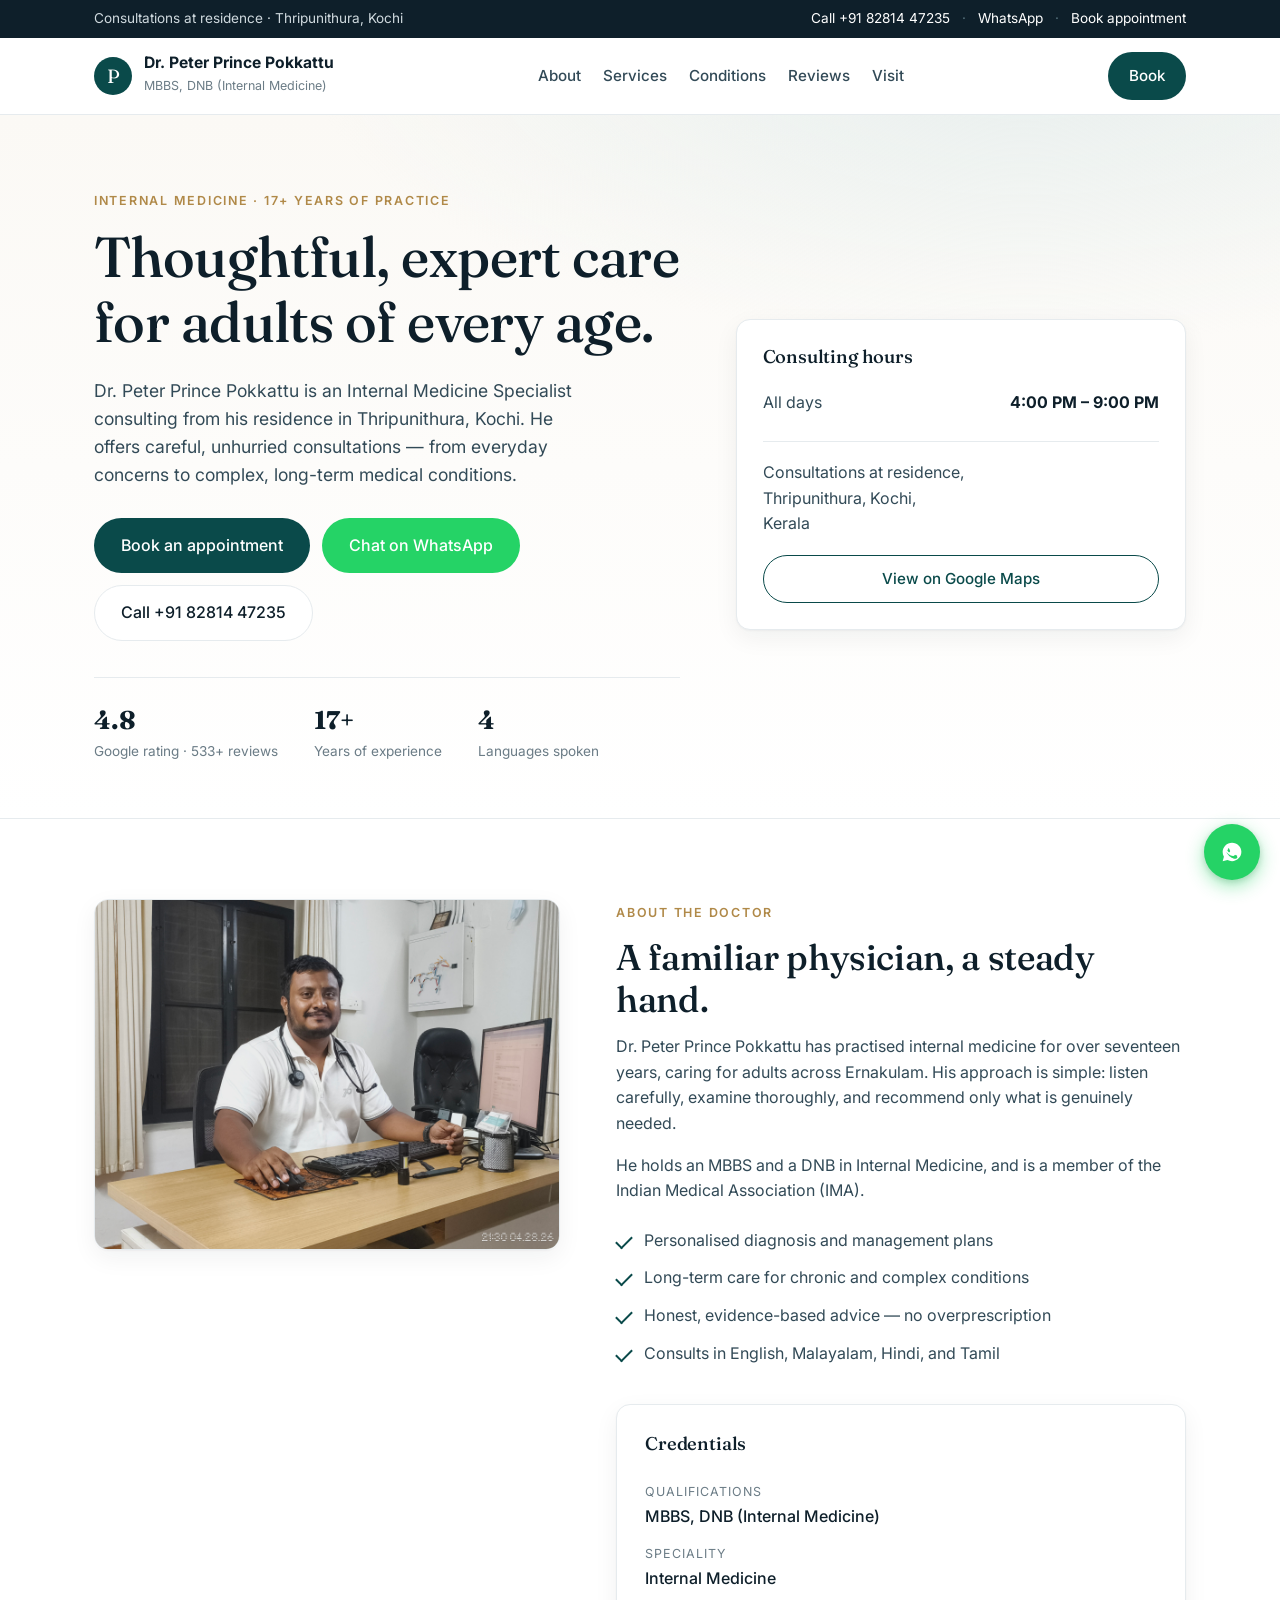
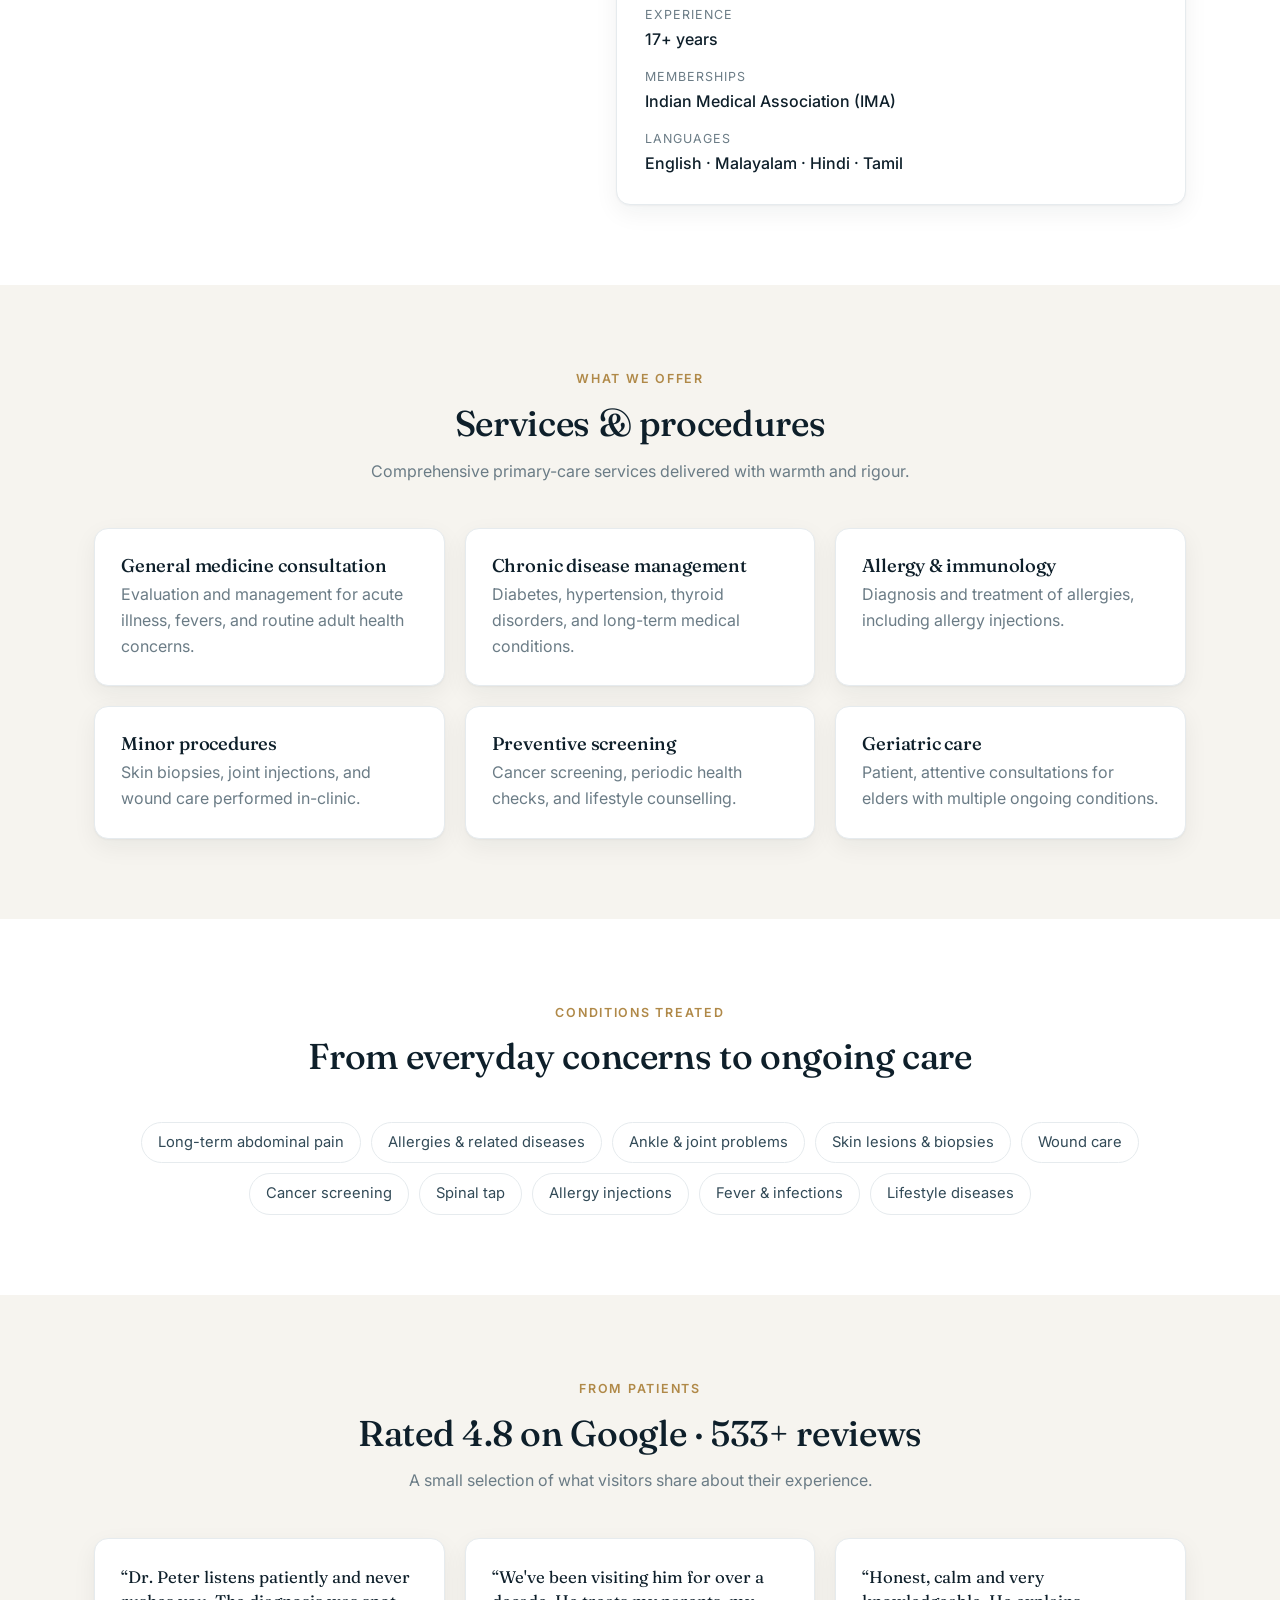
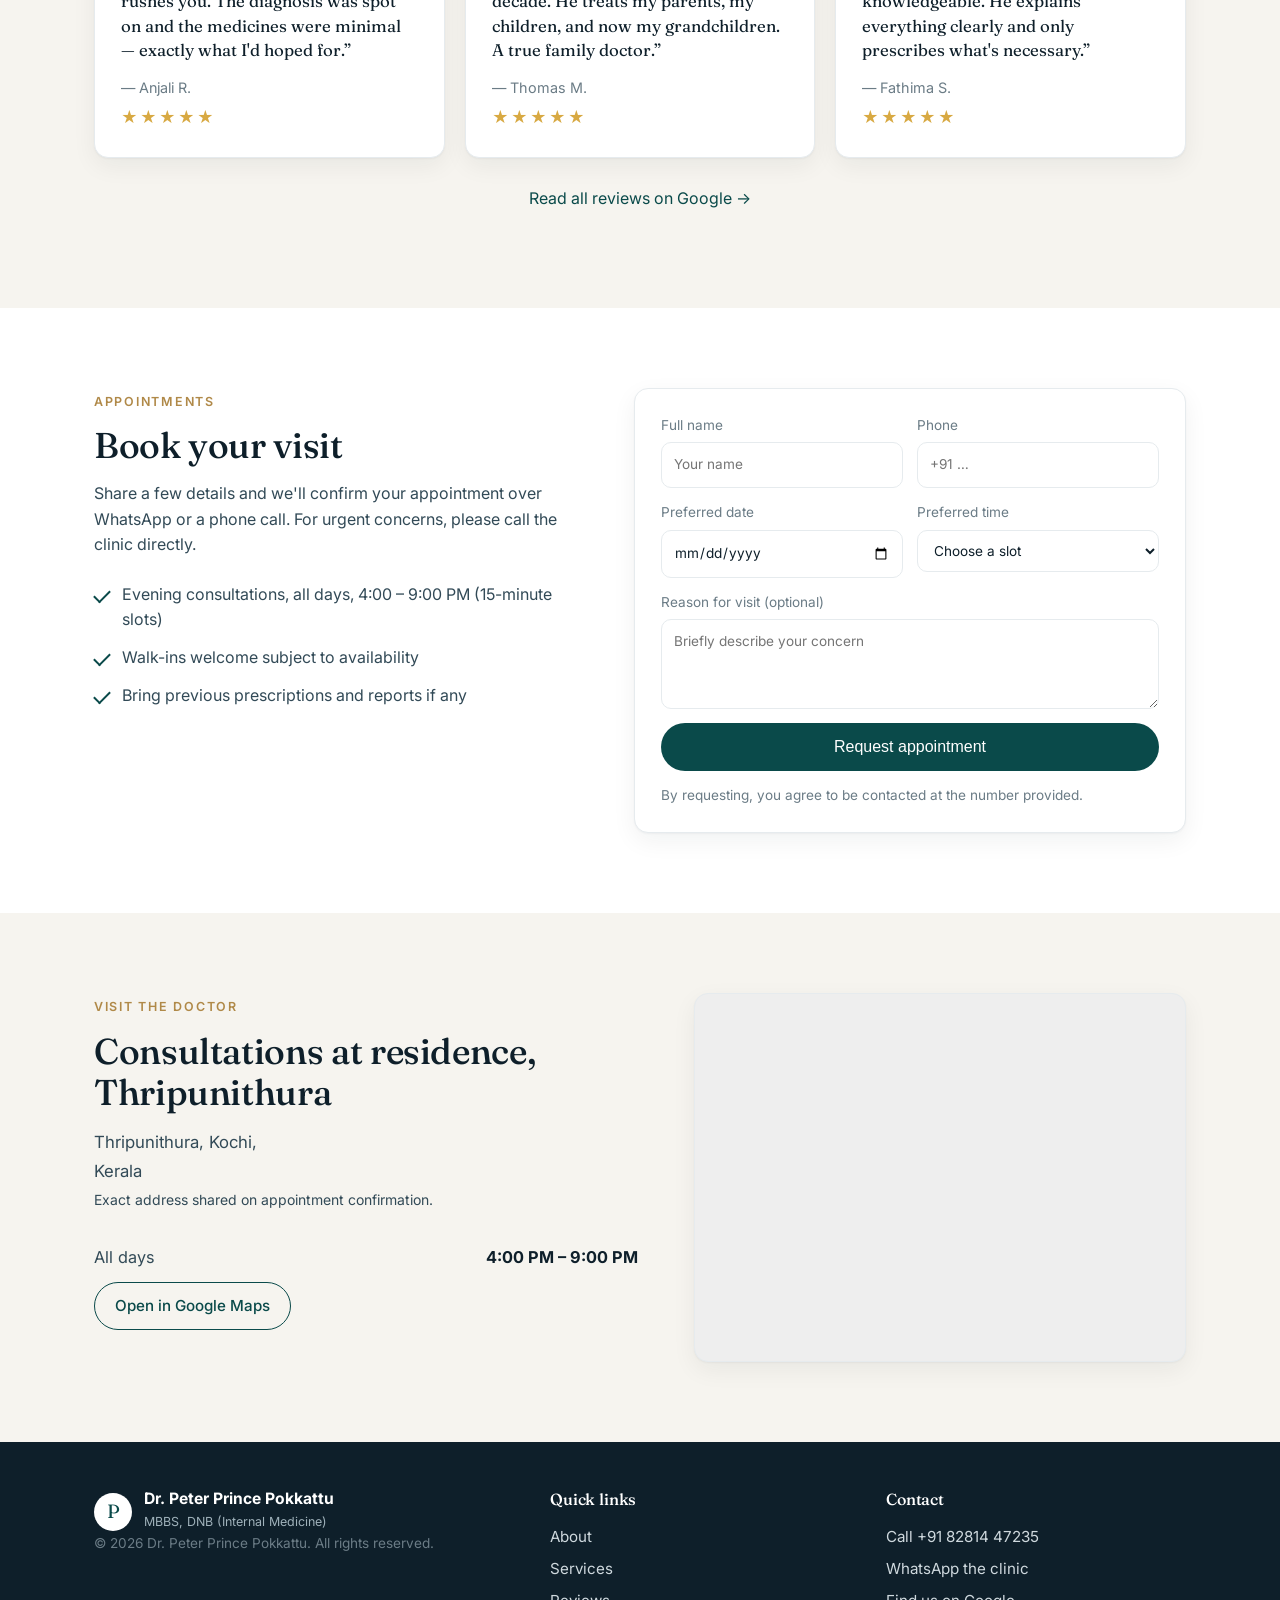
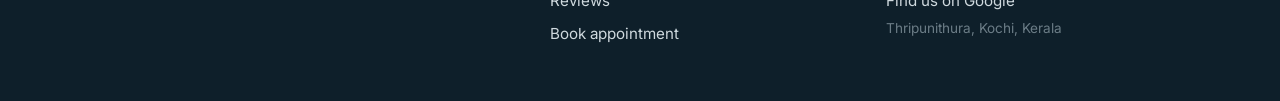
==== commit b52e165b: "Relocate to Thripunithura, extend hours, add area landing pages - Replace Irumpanam with Thripunithu" ====
--- a/index.html
+++ b/index.html
@@ -3,20 +3,20 @@
 <head>
 <meta charset="utf-8" />
 <meta name="viewport" content="width=device-width,initial-scale=1" />
-<title>Dr. Peter Prince Pokkattu — Internal Medicine Physician, Irumpanam, Kochi</title>
-<meta name="description" content="Dr. Peter Prince Pokkattu, MBBS, DNB (Internal Medicine) — physician with 17+ years' experience consulting in Irumpanam, Kochi. Diabetes, hypertension, thyroid, allergy and general adult medicine. Rated 4.8 on Google." />
-<meta name="keywords" content="physician Kochi, doctor Kochi, internal medicine Kochi, physician Irumpanam, doctor Irumpanam, physician near me, doctor near me Kochi, internal medicine specialist Ernakulam, DNB physician Kochi, diabetes doctor Kochi, hypertension doctor Kochi, thyroid doctor Kochi, allergy doctor Kochi, family doctor Kochi, Dr Peter Prince Pokkattu" />
+<title>Dr. Peter Prince Pokkattu — Internal Medicine Physician, Thripunithura, Kochi</title>
+<meta name="description" content="Dr. Peter Prince Pokkattu, MBBS, DNB (Internal Medicine) — physician with 17+ years' experience consulting in Thripunithura, Kochi. Diabetes, hypertension, thyroid, allergy and general adult medicine. Rated 4.8 on Google." />
+<meta name="keywords" content="physician Kochi, doctor Kochi, internal medicine Kochi, physician Thripunithura, doctor Thripunithura, physician near me, doctor near me Kochi, internal medicine specialist Ernakulam, DNB physician Kochi, diabetes doctor Kochi, hypertension doctor Kochi, thyroid doctor Kochi, allergy doctor Kochi, family doctor Kochi, Dr Peter Prince Pokkattu" />
 <meta name="author" content="Dr. Peter Prince Pokkattu" />
 <meta name="robots" content="index, follow" />
 <meta name="geo.region" content="IN-KL" />
-<meta name="geo.placename" content="Irumpanam, Kochi, Ernakulam" />
+<meta name="geo.placename" content="Thripunithura, Kochi, Ernakulam" />
 <link rel="canonical" href="https://docpeterpokkattu.co.in/" />
 
 <!-- Open Graph -->
 <meta property="og:type" content="website" />
 <meta property="og:url" content="https://docpeterpokkattu.co.in/" />
 <meta property="og:title" content="Dr. Peter Prince Pokkattu — Internal Medicine Physician, Kochi" />
-<meta property="og:description" content="MBBS, DNB (Internal Medicine). 17+ years' experience. Consulting in Irumpanam, Kochi. Diabetes, hypertension, thyroid, allergy and general adult medicine." />
+<meta property="og:description" content="MBBS, DNB (Internal Medicine). 17+ years' experience. Consulting in Thripunithura, Kochi. Diabetes, hypertension, thyroid, allergy and general adult medicine." />
 <meta property="og:locale" content="en_IN" />
 <meta property="og:site_name" content="Dr. Peter Prince Pokkattu" />
 <meta property="og:image" content="https://docpeterpokkattu.co.in/assets/peter-profile.jpg" />
@@ -26,7 +26,7 @@
 <meta name="twitter:card" content="summary_large_image" />
 <meta name="twitter:url" content="https://docpeterpokkattu.co.in/" />
 <meta name="twitter:title" content="Dr. Peter Prince Pokkattu — Internal Medicine Physician, Kochi" />
-<meta name="twitter:description" content="MBBS, DNB (Internal Medicine). 17+ years' experience. Consulting in Irumpanam, Kochi." />
+<meta name="twitter:description" content="MBBS, DNB (Internal Medicine). 17+ years' experience. Consulting in Thripunithura, Kochi." />
 <meta name="twitter:image" content="https://docpeterpokkattu.co.in/assets/peter-profile.jpg" />
 
 <link rel="preconnect" href="https://fonts.googleapis.com" />
@@ -41,7 +41,7 @@
   "@type": "Physician",
   "name": "Dr. Peter Prince Pokkattu",
   "alternateName": "Dr. Peter Prince",
-  "description": "Internal Medicine Specialist with 17+ years of experience, consulting in Irumpanam, Kochi. MBBS, DNB (Internal Medicine).",
+  "description": "Internal Medicine Specialist with 17+ years of experience, consulting in Thripunithura, Kochi. MBBS, DNB (Internal Medicine).",
   "url": "https://docpeterpokkattu.co.in/",
   "image": "https://docpeterpokkattu.co.in/assets/peter-profile.jpg",
   "telephone": "+91-82814-47235",
@@ -49,21 +49,35 @@
   "knowsLanguage": ["en", "ml", "hi", "ta"],
   "address": {
     "@type": "PostalAddress",
-    "addressLocality": "Irumpanam",
+    "addressLocality": "Thripunithura",
     "addressRegion": "Kerala",
+    "postalCode": "682301",
     "addressCountry": "IN"
+  },
+  "geo": {
+    "@type": "GeoCoordinates",
+    "latitude": 9.9456,
+    "longitude": 76.3471
   },
   "areaServed": [
     {"@type": "City", "name": "Kochi"},
     {"@type": "City", "name": "Ernakulam"},
-    {"@type": "Place", "name": "Tripunithura"},
-    {"@type": "Place", "name": "Irumpanam"}
+    {"@type": "Place", "name": "Thripunithura"},
+    {"@type": "Place", "name": "Kakkanad"},
+    {"@type": "Place", "name": "Vyttila"},
+    {"@type": "Place", "name": "Thiruvankulam"},
+    {"@type": "Place", "name": "Udayamperoor"},
+    {"@type": "Place", "name": "Maradu"},
+    {"@type": "Place", "name": "Eroor"},
+    {"@type": "Place", "name": "Chottanikkara"},
+    {"@type": "Place", "name": "Petta"},
+    {"@type": "Place", "name": "Kundannoor"}
   ],
   "openingHoursSpecification": [{
     "@type": "OpeningHoursSpecification",
-    "dayOfWeek": ["Monday","Tuesday","Wednesday","Thursday","Friday","Saturday"],
-    "opens": "16:30",
-    "closes": "19:00"
+    "dayOfWeek": ["Monday","Tuesday","Wednesday","Thursday","Friday","Saturday","Sunday"],
+    "opens": "16:00",
+    "closes": "21:00"
   }],
   "aggregateRating": {
     "@type": "AggregateRating",
@@ -90,11 +104,11 @@
 
 <div class="topbar">
   <div class="container topbar-inner">
-    <span>Consultations at residence · Irumpanam, Kochi</span>
+    <span>Consultations at residence · Thripunithura, Kochi</span>
     <span class="topbar-right">
       <a href="tel:+918281447235">Call +91 82814 47235</a>
       <span class="dot">·</span>
-      <a href="https://wa.me/917902399859?text=Hello%20Dr.%20Peter%2C%20I%27d%20like%20to%20book%20a%20consultation." target="_blank" rel="noopener">WhatsApp</a>
+      <a href="https://wa.me/918281447235?text=Hello%20Dr.%20Peter%2C%20I%27d%20like%20to%20book%20a%20consultation." target="_blank" rel="noopener">WhatsApp</a>
       <span class="dot">·</span>
       <a href="#book">Book appointment</a>
     </span>
@@ -131,13 +145,13 @@
       <h1>Thoughtful, expert care<br/>for adults of every age.</h1>
       <p class="lead">
         Dr. Peter Prince Pokkattu is an Internal Medicine Specialist
-        consulting from his residence in Irumpanam, Kochi. He offers
+        consulting from his residence in Thripunithura, Kochi. He offers
         careful, unhurried consultations — from everyday concerns to
         complex, long-term medical conditions.
       </p>
       <div class="hero-ctas">
         <a href="#book" class="btn btn-primary btn-lg">Book an appointment</a>
-        <a href="https://wa.me/917902399859?text=Hello%20Dr.%20Peter%2C%20I%27d%20like%20to%20book%20a%20consultation." target="_blank" rel="noopener" class="btn btn-whatsapp btn-lg">Chat on WhatsApp</a>
+        <a href="https://wa.me/918281447235?text=Hello%20Dr.%20Peter%2C%20I%27d%20like%20to%20book%20a%20consultation." target="_blank" rel="noopener" class="btn btn-whatsapp btn-lg">Chat on WhatsApp</a>
         <a href="tel:+918281447235" class="btn btn-ghost btn-lg">Call +91 82814 47235</a>
       </div>
       <div class="hero-meta">
@@ -149,16 +163,15 @@
     <aside class="hero-card">
       <h3>Consulting hours</h3>
       <ul class="hours">
-        <li><span>Monday – Saturday</span><b>4:30 PM – 7:00 PM</b></li>
-        <li><span>Sunday</span><b>Closed</b></li>
+        <li><span>All days</span><b>4:00 PM – 9:00 PM</b></li>
       </ul>
       <hr/>
       <p class="addr">
         Consultations at residence,<br/>
-        Irumpanam, Kochi,<br/>
+        Thripunithura, Kochi,<br/>
         Kerala
       </p>
-      <a class="btn btn-outline btn-block" href="https://www.google.com/maps/search/?api=1&query=Doctor+Physician+Clinic+Dr+Peter+Prince+Pokkattu+Irumpanam+Kochi" target="_blank" rel="noopener">View on Google Maps</a>
+      <a class="btn btn-outline btn-block" href="https://www.google.com/maps/search/?api=1&query=Doctor+Physician+Clinic+Dr+Peter+Prince+Pokkattu+Thripunithura+Kochi" target="_blank" rel="noopener">View on Google Maps</a>
     </aside>
   </div>
 </section>
@@ -167,7 +180,7 @@
   <div class="container about-grid">
     <figure class="portrait">
       <img src="assets/peter-profile.jpg"
-           alt="Dr. Peter Prince Pokkattu, Internal Medicine Physician, at his consulting desk in Irumpanam, Kochi"
+           alt="Dr. Peter Prince Pokkattu, Internal Medicine Physician, at his consulting desk in Thripunithura, Kochi"
            width="1024" height="768" loading="lazy" />
     </figure>
     <div class="about-body">
@@ -285,7 +298,7 @@
       </figure>
     </div>
     <p class="muted center">
-      <a href="https://www.google.com/maps/search/?api=1&query=Doctor+Physician+Clinic+Dr+Peter+Prince+Pokkattu+Irumpanam+Kochi" target="_blank" rel="noopener">Read all reviews on Google →</a>
+      <a href="https://www.google.com/maps/search/?api=1&query=Doctor+Physician+Clinic+Dr+Peter+Prince+Pokkattu+Thripunithura+Kochi" target="_blank" rel="noopener">Read all reviews on Google →</a>
     </p>
   </div>
 </section>
@@ -300,7 +313,7 @@
         or a phone call. For urgent concerns, please call the clinic directly.
       </p>
       <ul class="checks">
-        <li>Evening consultations, Monday – Saturday, 4:30 – 7:00 PM</li>
+        <li>Evening consultations, all days, 4:00 – 9:00 PM (15-minute slots)</li>
         <li>Walk-ins welcome subject to availability</li>
         <li>Bring previous prescriptions and reports if any</li>
       </ul>
@@ -325,6 +338,8 @@
           Preferred time
           <select name="time" required>
             <option value="">Choose a slot</option>
+            <option>4:00 PM</option>
+            <option>4:15 PM</option>
             <option>4:30 PM</option>
             <option>4:45 PM</option>
             <option>5:00 PM</option>
@@ -335,6 +350,14 @@
             <option>6:15 PM</option>
             <option>6:30 PM</option>
             <option>6:45 PM</option>
+            <option>7:00 PM</option>
+            <option>7:15 PM</option>
+            <option>7:30 PM</option>
+            <option>7:45 PM</option>
+            <option>8:00 PM</option>
+            <option>8:15 PM</option>
+            <option>8:30 PM</option>
+            <option>8:45 PM</option>
           </select>
         </label>
       </div>
@@ -352,24 +375,23 @@
   <div class="container two-col">
     <div>
       <span class="eyebrow">Visit the doctor</span>
-      <h2>Consultations at residence, Irumpanam</h2>
+      <h2>Consultations at residence, Thripunithura</h2>
       <p class="addr-lg">
-        Irumpanam, Kochi,<br/>
+        Thripunithura, Kochi,<br/>
         Kerala<br/>
         <small>Exact address shared on appointment confirmation.</small>
       </p>
       <ul class="hours hours-lg">
-        <li><span>Monday – Saturday</span><b>4:30 PM – 7:00 PM</b></li>
-        <li><span>Sunday</span><b>Closed</b></li>
+        <li><span>All days</span><b>4:00 PM – 9:00 PM</b></li>
       </ul>
-      <a class="btn btn-outline" href="https://www.google.com/maps/search/?api=1&query=Doctor+Physician+Clinic+Dr+Peter+Prince+Pokkattu+Irumpanam+Kochi" target="_blank" rel="noopener">Open in Google Maps</a>
+      <a class="btn btn-outline" href="https://www.google.com/maps/search/?api=1&query=Doctor+Physician+Clinic+Dr+Peter+Prince+Pokkattu+Thripunithura+Kochi" target="_blank" rel="noopener">Open in Google Maps</a>
     </div>
     <div class="map">
       <iframe
         title="Clinic location map"
         loading="lazy"
         referrerpolicy="no-referrer-when-downgrade"
-        src="https://www.google.com/maps?q=Doctor+Physician+Clinic+Dr+Peter+Prince+Pokkattu+Irumpanam+Kochi&output=embed">
+        src="https://www.google.com/maps?q=Doctor+Physician+Clinic+Dr+Peter+Prince+Pokkattu+Thripunithura+Kochi&output=embed">
       </iframe>
     </div>
   </div>
@@ -399,14 +421,14 @@
     <div>
       <h4>Contact</h4>
       <a href="tel:+918281447235">Call +91 82814 47235</a>
-      <a href="https://wa.me/917902399859?text=Hello%20Dr.%20Peter%2C%20I%27d%20like%20to%20book%20a%20consultation." target="_blank" rel="noopener">WhatsApp the clinic</a>
-      <a href="https://www.google.com/maps/search/?api=1&query=Doctor+Physician+Clinic+Dr+Peter+Prince+Pokkattu+Irumpanam+Kochi" target="_blank" rel="noopener">Find us on Google</a>
-      <p class="muted small">Tripunithura, Kochi, Kerala</p>
+      <a href="https://wa.me/918281447235?text=Hello%20Dr.%20Peter%2C%20I%27d%20like%20to%20book%20a%20consultation." target="_blank" rel="noopener">WhatsApp the clinic</a>
+      <a href="https://www.google.com/maps/search/?api=1&query=Doctor+Physician+Clinic+Dr+Peter+Prince+Pokkattu+Thripunithura+Kochi" target="_blank" rel="noopener">Find us on Google</a>
+      <p class="muted small">Thripunithura, Kochi, Kerala</p>
     </div>
   </div>
 </footer>
 
-<a href="https://wa.me/917902399859?text=Hello%20Dr.%20Peter%2C%20I%27d%20like%20to%20book%20a%20consultation.%0A%0AName%3A%20%0AAge%3A%20%0AConcern%2FIllness%3A%20%0APreferred%20date%3A%20%0APreferred%20time%3A%20"
+<a href="https://wa.me/918281447235?text=Hello%20Dr.%20Peter%2C%20I%27d%20like%20to%20book%20a%20consultation.%0A%0AName%3A%20%0AAge%3A%20%0AConcern%2FIllness%3A%20%0APreferred%20date%3A%20%0APreferred%20time%3A%20"
    class="wa-fab" target="_blank" rel="noopener" aria-label="Chat with the clinic on WhatsApp">
   <svg viewBox="0 0 32 32" width="28" height="28" aria-hidden="true">
     <path fill="#fff" d="M19.11 17.36c-.3-.15-1.76-.87-2.03-.97-.27-.1-.47-.15-.66.15-.2.3-.76.97-.93 1.17-.17.2-.34.22-.64.07-.3-.15-1.27-.47-2.42-1.49-.9-.8-1.5-1.79-1.67-2.09-.17-.3-.02-.46.13-.61.13-.13.3-.34.45-.51.15-.17.2-.3.3-.5.1-.2.05-.37-.02-.52-.07-.15-.66-1.59-.9-2.18-.24-.57-.48-.5-.66-.51l-.56-.01c-.2 0-.52.07-.79.37-.27.3-1.03 1.01-1.03 2.46 0 1.45 1.06 2.85 1.21 3.05.15.2 2.08 3.18 5.04 4.46.7.3 1.25.48 1.67.62.7.22 1.34.19 1.84.12.56-.08 1.76-.72 2-1.41.25-.7.25-1.29.18-1.41-.07-.12-.27-.2-.57-.34zM16.02 5.33c-5.9 0-10.7 4.8-10.7 10.7 0 1.88.49 3.72 1.43 5.34L5.33 26.67l5.5-1.43c1.56.85 3.32 1.3 5.18 1.3h.01c5.9 0 10.7-4.8 10.7-10.7s-4.8-10.5-10.7-10.5zm6.21 16.92c-.27.74-1.55 1.42-2.16 1.51-.55.08-1.24.12-2.01-.13-.46-.15-1.06-.34-1.82-.67-3.21-1.39-5.31-4.62-5.47-4.83-.16-.21-1.32-1.75-1.32-3.34 0-1.59.84-2.37 1.13-2.69.3-.32.65-.4.87-.4l.62.01c.2 0 .47-.08.73.55.28.66.94 2.27 1.02 2.43.08.16.13.34.03.55-.1.21-.16.34-.31.52-.16.18-.33.4-.47.54-.16.16-.32.33-.14.65.18.32.81 1.34 1.74 2.17 1.2 1.07 2.21 1.4 2.53 1.56.32.16.51.13.7-.08.18-.21.8-.93.99-1.25.18-.32.37-.27.62-.16.25.11 1.6.75 1.87.89.27.13.45.2.51.31.07.11.07.66-.16 1.36z"/>
